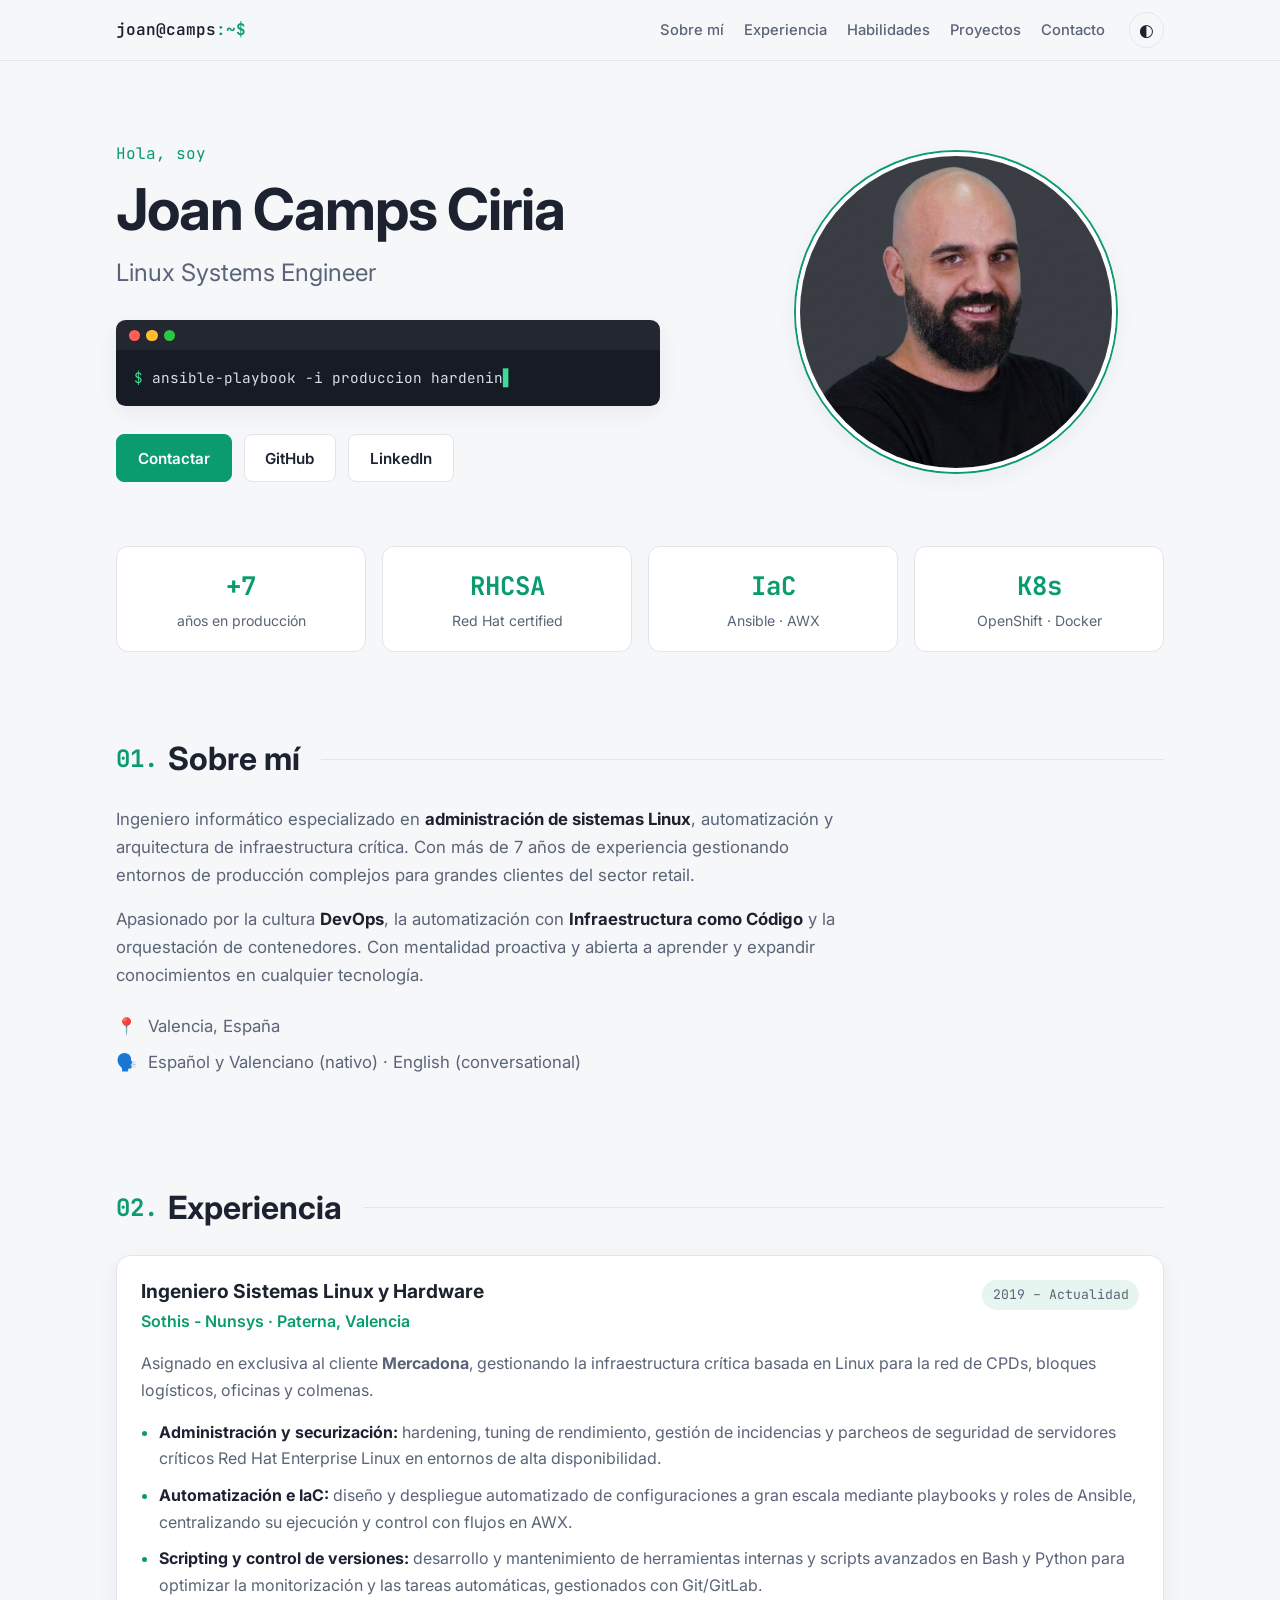
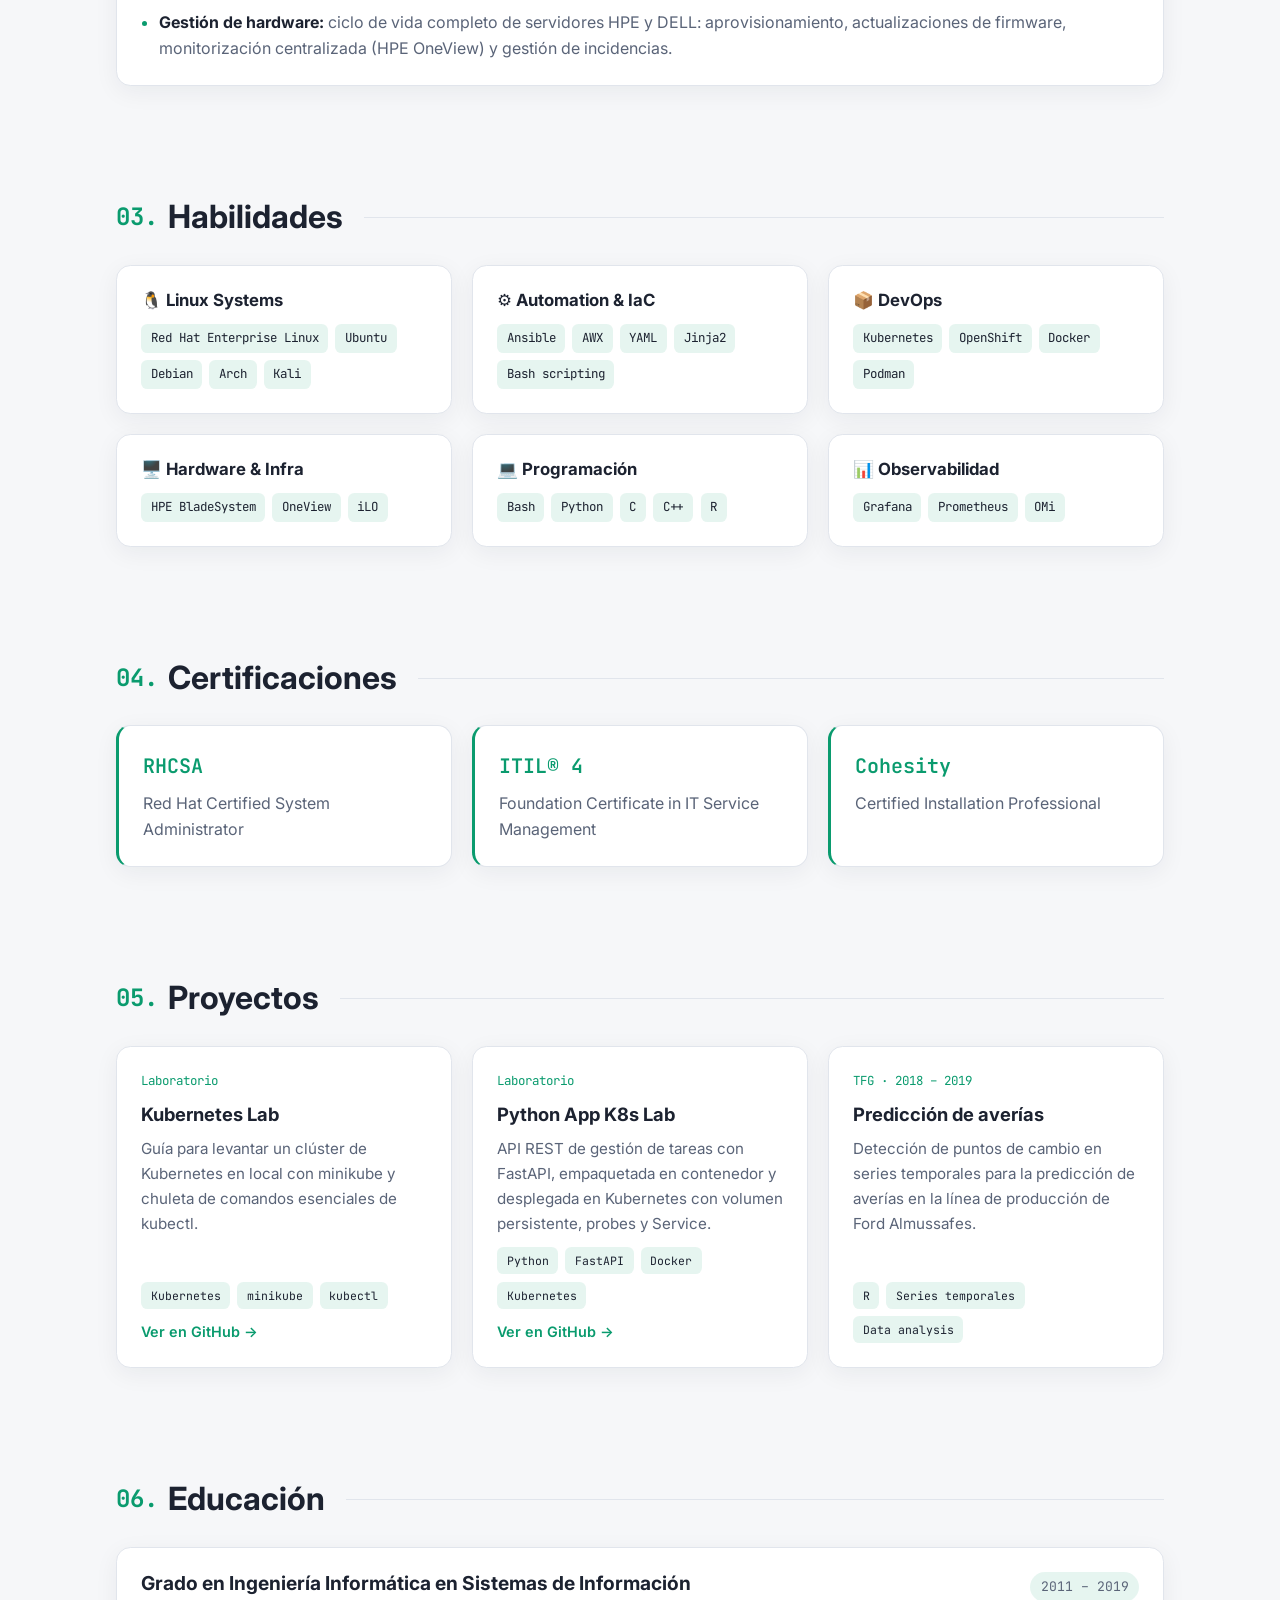
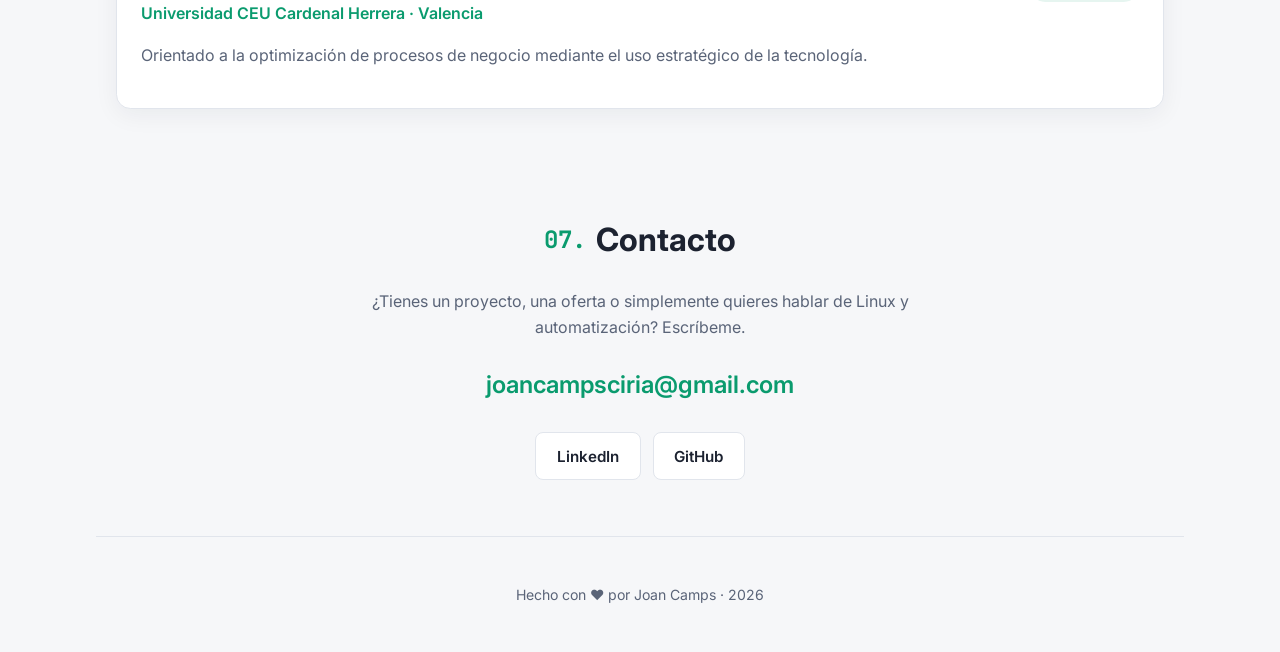
==== index.html @ d6b47430 "Primera versión del portfolio" ====
<!doctype html>
<html lang="es">
<head>
  <meta charset="utf-8">
  <meta name="viewport" content="width=device-width, initial-scale=1">
  <title>Joan Camps Ciria · Linux Systems Engineer</title>
  <meta name="description" content="Portfolio de Joan Camps Ciria, ingeniero de sistemas Linux especializado en automatización, IaC y contenedores.">
  <link rel="preconnect" href="https://fonts.googleapis.com">
  <link rel="preconnect" href="https://fonts.gstatic.com" crossorigin>
  <link href="https://fonts.googleapis.com/css2?family=Inter:wght@400;500;600;700&family=JetBrains+Mono:wght@400;600&display=swap" rel="stylesheet">
  <link rel="stylesheet" href="style.css">
  <script>
    // Aplica el tema guardado antes de pintar, para evitar parpadeos
    try {
      const tema = localStorage.getItem("tema");
      if (tema) document.documentElement.dataset.theme = tema;
    } catch (e) {}
  </script>
</head>
<body>

<header class="nav">
  <div class="contenedor nav__fila">
    <a href="#inicio" class="nav__logo">joan@camps<span class="acento">:~$</span></a>
    <nav class="nav__enlaces" aria-label="Secciones">
      <a href="#sobre-mi">Sobre mí</a>
      <a href="#experiencia">Experiencia</a>
      <a href="#habilidades">Habilidades</a>
      <a href="#proyectos">Proyectos</a>
      <a href="#contacto">Contacto</a>
    </nav>
    <button class="nav__tema" id="boton-tema" type="button" aria-label="Cambiar tema claro/oscuro">◐</button>
  </div>
</header>

<main>

  <!-- INICIO -->
  <section id="inicio" class="hero contenedor">
    <div class="hero__texto">
      <p class="etiqueta">Hola, soy</p>
      <h1>Joan Camps Ciria</h1>
      <p class="hero__rol">Linux Systems Engineer</p>
      <div class="terminal" aria-label="Terminal decorativa">
        <div class="terminal__barra"><span></span><span></span><span></span></div>
        <pre class="terminal__cuerpo"><span class="prompt">$</span> <span id="escribiendo"></span><span class="cursor">▋</span></pre>
      </div>
      <div class="hero__botones">
        <a class="boton boton--principal" href="#contacto">Contactar</a>
        <a class="boton" href="https://github.com/joan-camps-ciria" target="_blank" rel="noopener">GitHub</a>
        <a class="boton" href="https://www.linkedin.com/in/joan-camps-ciria/" target="_blank" rel="noopener">LinkedIn</a>
      </div>
    </div>
    <div class="hero__foto">
      <img src="img/foto.jpg" alt="Foto de Joan Camps Ciria" width="320" height="320">
    </div>
  </section>

  <section class="cifras contenedor" aria-label="Datos destacados">
    <div class="cifra"><strong>+7</strong><span>años en producción</span></div>
    <div class="cifra"><strong>RHCSA</strong><span>Red Hat certified</span></div>
    <div class="cifra"><strong>IaC</strong><span>Ansible · AWX</span></div>
    <div class="cifra"><strong>K8s</strong><span>OpenShift · Docker</span></div>
  </section>

  <!-- SOBRE MÍ -->
  <section id="sobre-mi" class="seccion contenedor">
    <h2><span class="acento">01.</span> Sobre mí</h2>
    <div class="sobre">
      <p>Ingeniero informático especializado en <strong>administración de sistemas Linux</strong>, automatización y arquitectura de infraestructura crítica. Con más de 7 años de experiencia gestionando entornos de producción complejos para grandes clientes del sector retail.</p>
      <p>Apasionado por la cultura <strong>DevOps</strong>, la automatización con <strong>Infraestructura como Código</strong> y la orquestación de contenedores. Con mentalidad proactiva y abierta a aprender y expandir conocimientos en cualquier tecnología.</p>
      <ul class="datos">
        <li><span>📍</span> Valencia, España</li>
        <li><span>🗣️</span> Español y Valenciano (nativo) · English (conversational)</li>
      </ul>
    </div>
  </section>

  <!-- EXPERIENCIA -->
  <section id="experiencia" class="seccion contenedor">
    <h2><span class="acento">02.</span> Experiencia</h2>
    <article class="tarjeta experiencia">
      <header class="experiencia__cabecera">
        <div>
          <h3>Ingeniero Sistemas Linux y Hardware</h3>
          <p class="experiencia__empresa">Sothis - Nunsys · Paterna, Valencia</p>
        </div>
        <span class="fecha">2019 – Actualidad</span>
      </header>
      <p class="experiencia__resumen">Asignado en exclusiva al cliente <strong>Mercadona</strong>, gestionando la infraestructura crítica basada en Linux para la red de CPDs, bloques logísticos, oficinas y colmenas.</p>
      <ul class="logros">
        <li><strong>Administración y securización:</strong> hardening, tuning de rendimiento, gestión de incidencias y parcheos de seguridad de servidores críticos Red Hat Enterprise Linux en entornos de alta disponibilidad.</li>
        <li><strong>Automatización e IaC:</strong> diseño y despliegue automatizado de configuraciones a gran escala mediante playbooks y roles de Ansible, centralizando su ejecución y control con flujos en AWX.</li>
        <li><strong>Scripting y control de versiones:</strong> desarrollo y mantenimiento de herramientas internas y scripts avanzados en Bash y Python para optimizar la monitorización y las tareas automáticas, gestionados con Git/GitLab.</li>
        <li><strong>Gestión de hardware:</strong> ciclo de vida completo de servidores HPE y DELL: aprovisionamiento, actualizaciones de firmware, monitorización centralizada (HPE OneView) y gestión de incidencias.</li>
      </ul>
    </article>
  </section>

  <!-- HABILIDADES -->
  <section id="habilidades" class="seccion contenedor">
    <h2><span class="acento">03.</span> Habilidades</h2>
    <div class="rejilla rejilla--3">
      <div class="tarjeta habilidad">
        <h3>🐧 Linux Systems</h3>
        <ul class="chips"><li>Red Hat Enterprise Linux</li><li>Ubuntu</li><li>Debian</li><li>Arch</li><li>Kali</li></ul>
      </div>
      <div class="tarjeta habilidad">
        <h3>⚙️ Automation &amp; IaC</h3>
        <ul class="chips"><li>Ansible</li><li>AWX</li><li>YAML</li><li>Jinja2</li><li>Bash scripting</li></ul>
      </div>
      <div class="tarjeta habilidad">
        <h3>📦 DevOps</h3>
        <ul class="chips"><li>Kubernetes</li><li>OpenShift</li><li>Docker</li><li>Podman</li></ul>
      </div>
      <div class="tarjeta habilidad">
        <h3>🖥️ Hardware &amp; Infra</h3>
        <ul class="chips"><li>HPE BladeSystem</li><li>OneView</li><li>iLO</li></ul>
      </div>
      <div class="tarjeta habilidad">
        <h3>💻 Programación</h3>
        <ul class="chips"><li>Bash</li><li>Python</li><li>C</li><li>C++</li><li>R</li></ul>
      </div>
      <div class="tarjeta habilidad">
        <h3>📊 Observabilidad</h3>
        <ul class="chips"><li>Grafana</li><li>Prometheus</li><li>OMi</li></ul>
      </div>
    </div>
  </section>

  <!-- CERTIFICACIONES -->
  <section id="certificaciones" class="seccion contenedor">
    <h2><span class="acento">04.</span> Certificaciones</h2>
    <div class="rejilla rejilla--3">
      <div class="tarjeta certificado">
        <span class="certificado__sigla">RHCSA</span>
        <p>Red Hat Certified System Administrator</p>
      </div>
      <div class="tarjeta certificado">
        <span class="certificado__sigla">ITIL® 4</span>
        <p>Foundation Certificate in IT Service Management</p>
      </div>
      <div class="tarjeta certificado">
        <span class="certificado__sigla">Cohesity</span>
        <p>Certified Installation Professional</p>
      </div>
    </div>
  </section>

  <!-- PROYECTOS -->
  <section id="proyectos" class="seccion contenedor">
    <h2><span class="acento">05.</span> Proyectos</h2>
    <div class="rejilla rejilla--3">
      <a class="tarjeta proyecto" href="https://github.com/joan-camps-ciria/Proyectos-Laboratorio/tree/master/Kubernetes-Lab" target="_blank" rel="noopener">
        <span class="proyecto__tipo">Laboratorio</span>
        <h3>Kubernetes Lab</h3>
        <p>Guía para levantar un clúster de Kubernetes en local con minikube y chuleta de comandos esenciales de kubectl.</p>
        <ul class="chips chips--peque"><li>Kubernetes</li><li>minikube</li><li>kubectl</li></ul>
        <span class="proyecto__enlace">Ver en GitHub →</span>
      </a>
      <a class="tarjeta proyecto" href="https://github.com/joan-camps-ciria/Proyectos-Laboratorio/tree/master/Python-App-K8s-Lab" target="_blank" rel="noopener">
        <span class="proyecto__tipo">Laboratorio</span>
        <h3>Python App K8s Lab</h3>
        <p>API REST de gestión de tareas con FastAPI, empaquetada en contenedor y desplegada en Kubernetes con volumen persistente, probes y Service.</p>
        <ul class="chips chips--peque"><li>Python</li><li>FastAPI</li><li>Docker</li><li>Kubernetes</li></ul>
        <span class="proyecto__enlace">Ver en GitHub →</span>
      </a>
      <div class="tarjeta proyecto">
        <span class="proyecto__tipo">TFG · 2018 – 2019</span>
        <h3>Predicción de averías</h3>
        <p>Detección de puntos de cambio en series temporales para la predicción de averías en la línea de producción de Ford Almussafes.</p>
        <ul class="chips chips--peque"><li>R</li><li>Series temporales</li><li>Data analysis</li></ul>
      </div>
    </div>
  </section>

  <!-- EDUCACIÓN -->
  <section id="educacion" class="seccion contenedor">
    <h2><span class="acento">06.</span> Educación</h2>
    <article class="tarjeta experiencia">
      <header class="experiencia__cabecera">
        <div>
          <h3>Grado en Ingeniería Informática en Sistemas de Información</h3>
          <p class="experiencia__empresa">Universidad CEU Cardenal Herrera · Valencia</p>
        </div>
        <span class="fecha">2011 – 2019</span>
      </header>
      <p class="experiencia__resumen">Orientado a la optimización de procesos de negocio mediante el uso estratégico de la tecnología.</p>
    </article>
  </section>

  <!-- CONTACTO -->
  <section id="contacto" class="seccion contenedor contacto">
    <h2><span class="acento">07.</span> Contacto</h2>
    <p>¿Tienes un proyecto, una oferta o simplemente quieres hablar de Linux y automatización? Escríbeme.</p>
    <p class="contacto__email"><a href="mailto:joancampsciria@gmail.com">joancampsciria@gmail.com</a></p>
    <div class="hero__botones contacto__botones">
      <a class="boton" href="https://www.linkedin.com/in/joan-camps-ciria/" target="_blank" rel="noopener">LinkedIn</a>
      <a class="boton" href="https://github.com/joan-camps-ciria" target="_blank" rel="noopener">GitHub</a>
    </div>
  </section>

</main>

<footer class="pie contenedor">
  <p>Hecho con ❤️ por Joan Camps · <span id="anio"></span></p>
</footer>

<script src="script.js"></script>
</body>
</html>
---- style.css ----
/* ===== Paleta: tema claro por defecto, oscuro por preferencia del sistema o botón ===== */
:root {
  --fondo: #f6f7f9;
  --fondo-alt: #ffffff;
  --texto: #1c2230;
  --texto-suave: #5a6478;
  --borde: #e1e5ec;
  --acento: #0a9b6e;
  --acento-suave: rgba(10, 155, 110, 0.1);
  --terminal: #161b26;
  --terminal-texto: #d7dde8;
  --sombra: 0 6px 24px rgba(20, 30, 50, 0.06);
  color-scheme: light;
}

@media (prefers-color-scheme: dark) {
  :root:not([data-theme="light"]) {
    --fondo: #0f131b;
    --fondo-alt: #161b26;
    --texto: #e6eaf2;
    --texto-suave: #9aa4b8;
    --borde: #262d3b;
    --acento: #3ddc97;
    --acento-suave: rgba(61, 220, 151, 0.12);
    --terminal: #0a0d13;
    --sombra: 0 6px 24px rgba(0, 0, 0, 0.3);
    color-scheme: dark;
  }
}

:root[data-theme="dark"] {
  --fondo: #0f131b;
  --fondo-alt: #161b26;
  --texto: #e6eaf2;
  --texto-suave: #9aa4b8;
  --borde: #262d3b;
  --acento: #3ddc97;
  --acento-suave: rgba(61, 220, 151, 0.12);
  --terminal: #0a0d13;
  --sombra: 0 6px 24px rgba(0, 0, 0, 0.3);
  color-scheme: dark;
}

/* ===== Base ===== */
*, *::before, *::after { box-sizing: border-box; }

html { scroll-behavior: smooth; scroll-padding-top: 4.5rem; }

body {
  margin: 0;
  font-family: "Inter", system-ui, -apple-system, "Segoe UI", Roboto, sans-serif;
  font-size: 1rem;
  line-height: 1.65;
  background: var(--fondo);
  color: var(--texto);
}

img { max-width: 100%; display: block; }

a { color: var(--acento); text-decoration: none; }
a:hover { text-decoration: underline; }

h1, h2, h3 { line-height: 1.2; margin: 0; }

.contenedor {
  width: 100%;
  max-width: 68rem;
  margin-inline: auto;
  padding-inline: 1.25rem;
}

.acento { color: var(--acento); }

/* ===== Navegación ===== */
.nav {
  position: sticky;
  top: 0;
  z-index: 10;
  background: color-mix(in srgb, var(--fondo) 85%, transparent);
  backdrop-filter: blur(10px);
  border-bottom: 1px solid var(--borde);
}

.nav__fila {
  display: flex;
  align-items: center;
  gap: 1.5rem;
  height: 3.75rem;
}

.nav__logo {
  font-family: "JetBrains Mono", ui-monospace, monospace;
  font-weight: 600;
  color: var(--texto);
  margin-right: auto;
}
.nav__logo:hover { text-decoration: none; }

.nav__enlaces { display: flex; gap: 1.25rem; }
.nav__enlaces a { color: var(--texto-suave); font-size: 0.92rem; font-weight: 500; }
.nav__enlaces a:hover { color: var(--acento); text-decoration: none; }

.nav__tema {
  background: none;
  border: 1px solid var(--borde);
  color: var(--texto);
  border-radius: 999px;
  width: 2.2rem;
  height: 2.2rem;
  font-size: 1.05rem;
  cursor: pointer;
}
.nav__tema:hover { border-color: var(--acento); color: var(--acento); }

/* ===== Hero ===== */
.hero {
  display: grid;
  grid-template-columns: 1.4fr 1fr;
  align-items: center;
  gap: 3rem;
  padding-block: 5rem 3rem;
}

.etiqueta {
  font-family: "JetBrains Mono", ui-monospace, monospace;
  color: var(--acento);
  margin: 0 0 0.5rem;
}

.hero h1 { font-size: clamp(2.3rem, 6vw, 3.6rem); font-weight: 700; letter-spacing: -0.02em; }

.hero__rol {
  font-size: clamp(1.15rem, 2.5vw, 1.5rem);
  color: var(--texto-suave);
  margin: 0.5rem 0 1.75rem;
}

.terminal {
  background: var(--terminal);
  border-radius: 0.6rem;
  overflow: hidden;
  box-shadow: var(--sombra);
  max-width: 34rem;
}
.terminal__barra { display: flex; gap: 0.4rem; padding: 0.6rem 0.8rem; background: rgba(255, 255, 255, 0.05); }
.terminal__barra span { width: 0.7rem; height: 0.7rem; border-radius: 50%; background: #ff5f57; }
.terminal__barra span:nth-child(2) { background: #febc2e; }
.terminal__barra span:nth-child(3) { background: #28c840; }
.terminal__cuerpo {
  margin: 0;
  padding: 1rem 1.1rem;
  font-family: "JetBrains Mono", ui-monospace, monospace;
  font-size: 0.9rem;
  color: var(--terminal-texto);
  white-space: pre-wrap;
  min-height: 3.4rem;
}
.prompt { color: #3ddc97; }
.cursor { color: #3ddc97; animation: parpadeo 1s steps(1) infinite; }
@keyframes parpadeo { 50% { opacity: 0; } }

.hero__botones { display: flex; flex-wrap: wrap; gap: 0.75rem; margin-top: 1.75rem; }

.boton {
  display: inline-block;
  padding: 0.65rem 1.3rem;
  border: 1px solid var(--borde);
  border-radius: 0.5rem;
  color: var(--texto);
  font-weight: 600;
  font-size: 0.95rem;
  background: var(--fondo-alt);
  transition: border-color 0.2s, transform 0.2s;
}
.boton:hover { border-color: var(--acento); text-decoration: none; transform: translateY(-2px); }
.boton--principal { background: var(--acento); border-color: var(--acento); color: #fff; }
:root[data-theme="dark"] .boton--principal { color: #0b1a13; }
@media (prefers-color-scheme: dark) { :root:not([data-theme="light"]) .boton--principal { color: #0b1a13; } }

.hero__foto { justify-self: center; position: relative; }
.hero__foto img {
  width: min(20rem, 70vw);
  aspect-ratio: 1;
  object-fit: cover;
  border-radius: 50%;
  border: 4px solid var(--fondo-alt);
  box-shadow: 0 0 0 2px var(--acento), var(--sombra);
}

/* ===== Cifras ===== */
.cifras {
  display: grid;
  grid-template-columns: repeat(4, 1fr);
  gap: 1rem;
  padding-block: 1rem 2rem;
}
.cifra {
  background: var(--fondo-alt);
  border: 1px solid var(--borde);
  border-radius: 0.75rem;
  padding: 1.1rem;
  text-align: center;
}
.cifra strong { display: block; font-size: 1.6rem; color: var(--acento); font-family: "JetBrains Mono", ui-monospace, monospace; }
.cifra span { color: var(--texto-suave); font-size: 0.88rem; }

/* ===== Secciones ===== */
.seccion { padding-block: 3.5rem; }

.seccion h2 {
  font-size: clamp(1.5rem, 3.5vw, 2rem);
  margin-bottom: 1.75rem;
  display: flex;
  align-items: center;
  gap: 0.6rem;
}
.seccion h2 .acento { font-family: "JetBrains Mono", ui-monospace, monospace; font-size: 0.75em; }
.seccion h2::after { content: ""; flex: 1; height: 1px; background: var(--borde); margin-left: 0.75rem; }

.sobre { max-width: 46rem; color: var(--texto-suave); font-size: 1.05rem; }
.sobre strong { color: var(--texto); }

.datos { list-style: none; padding: 0; margin: 1.5rem 0 0; display: grid; gap: 0.5rem; }
.datos span { margin-right: 0.4rem; }

/* ===== Tarjetas ===== */
.tarjeta {
  background: var(--fondo-alt);
  border: 1px solid var(--borde);
  border-radius: 0.9rem;
  padding: 1.5rem;
  box-shadow: var(--sombra);
}

.rejilla { display: grid; gap: 1.25rem; }
.rejilla--3 { grid-template-columns: repeat(3, 1fr); }

.experiencia__cabecera {
  display: flex;
  justify-content: space-between;
  align-items: flex-start;
  flex-wrap: wrap;
  gap: 0.5rem 1rem;
  margin-bottom: 1rem;
}
.experiencia h3 { font-size: 1.2rem; }
.experiencia__empresa { margin: 0.3rem 0 0; color: var(--acento); font-weight: 600; }
.experiencia__resumen { color: var(--texto-suave); margin: 0 0 1rem; }

.fecha {
  font-family: "JetBrains Mono", ui-monospace, monospace;
  font-size: 0.82rem;
  color: var(--texto-suave);
  background: var(--acento-suave);
  padding: 0.25rem 0.65rem;
  border-radius: 999px;
  white-space: nowrap;
}

.logros { margin: 0; padding-left: 1.1rem; display: grid; gap: 0.65rem; color: var(--texto-suave); }
.logros strong { color: var(--texto); }
.logros li::marker { color: var(--acento); }

.habilidad h3 { font-size: 1.05rem; margin-bottom: 0.9rem; }

.chips { list-style: none; padding: 0; margin: 0; display: flex; flex-wrap: wrap; gap: 0.45rem; }
.chips li {
  font-family: "JetBrains Mono", ui-monospace, monospace;
  font-size: 0.78rem;
  padding: 0.25rem 0.6rem;
  border-radius: 0.4rem;
  background: var(--acento-suave);
  color: var(--texto);
}
.chips--peque li { font-size: 0.72rem; }

.certificado { border-left: 3px solid var(--acento); }
.certificado__sigla { font-family: "JetBrains Mono", ui-monospace, monospace; font-weight: 600; font-size: 1.25rem; color: var(--acento); }
.certificado p { margin: 0.4rem 0 0; color: var(--texto-suave); }

.proyecto { display: flex; flex-direction: column; gap: 0.7rem; color: var(--texto); transition: border-color 0.2s, transform 0.2s; }
a.proyecto:hover { border-color: var(--acento); transform: translateY(-3px); text-decoration: none; }
.proyecto__tipo { font-family: "JetBrains Mono", ui-monospace, monospace; font-size: 0.78rem; color: var(--acento); }
.proyecto h3 { font-size: 1.15rem; }
.proyecto p { margin: 0; color: var(--texto-suave); font-size: 0.95rem; flex: 1; }
.proyecto__enlace { font-weight: 600; font-size: 0.9rem; color: var(--acento); }

/* ===== Contacto y pie ===== */
.contacto { text-align: center; }
.contacto h2 { justify-content: center; }
.contacto h2::after { display: none; }
.contacto > p { color: var(--texto-suave); max-width: 36rem; margin-inline: auto; }
.contacto__email { font-size: clamp(1.1rem, 3vw, 1.5rem); font-weight: 600; word-break: break-all; }
.contacto__botones { justify-content: center; }

.pie { text-align: center; color: var(--texto-suave); font-size: 0.88rem; padding-block: 2rem; border-top: 1px solid var(--borde); }

/* ===== Animación al hacer scroll ===== */
.oculto { opacity: 0; transform: translateY(16px); transition: opacity 0.6s ease, transform 0.6s ease; }
.visible { opacity: 1; transform: none; }

@media (prefers-reduced-motion: reduce) {
  html { scroll-behavior: auto; }
  .oculto { opacity: 1; transform: none; transition: none; }
  .cursor { animation: none; }
}

/* ===== Responsive ===== */
@media (max-width: 860px) {
  .hero { grid-template-columns: 1fr; padding-block: 3rem 2rem; gap: 2rem; }
  .hero__foto { grid-row: 1; }
  .hero__foto img { width: min(12rem, 55vw); }
  .rejilla--3 { grid-template-columns: repeat(2, 1fr); }
  .cifras { grid-template-columns: repeat(2, 1fr); }
  .nav__enlaces { display: none; }
}

@media (max-width: 560px) {
  .rejilla--3 { grid-template-columns: 1fr; }
}
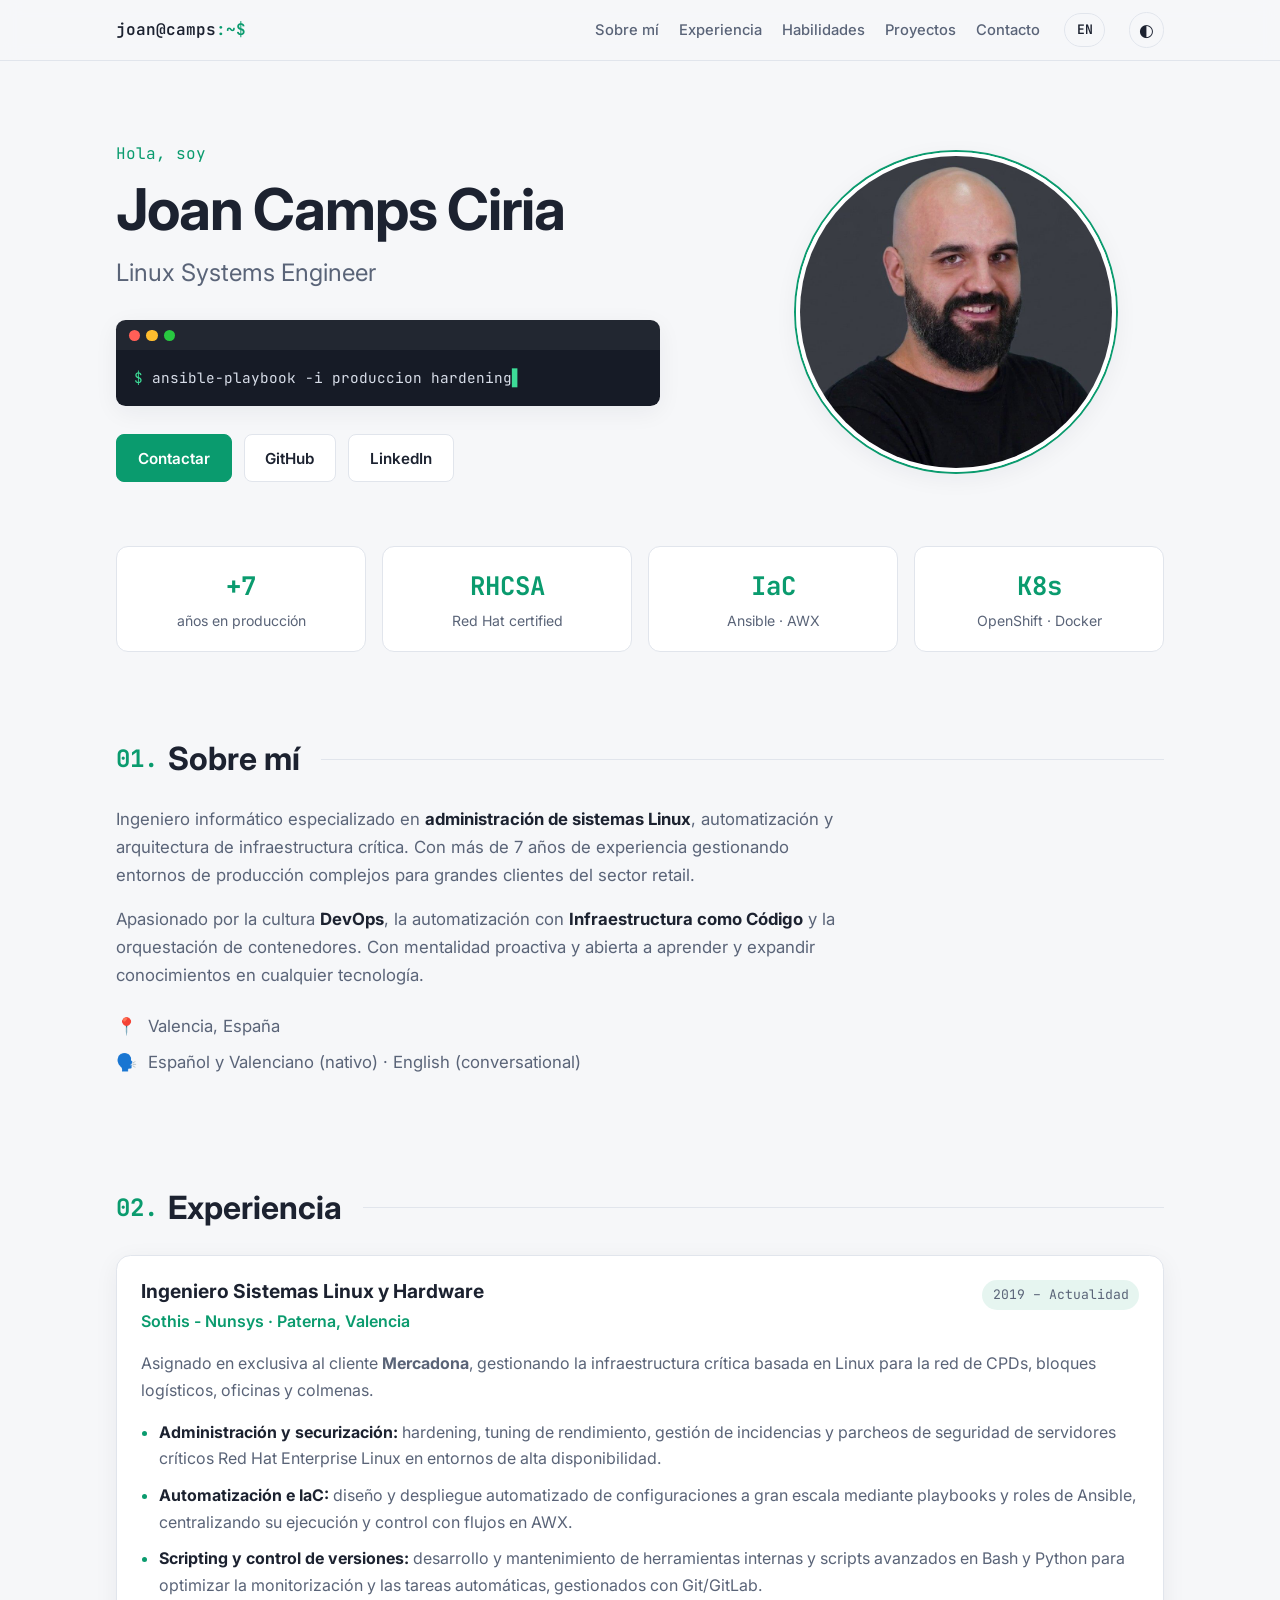
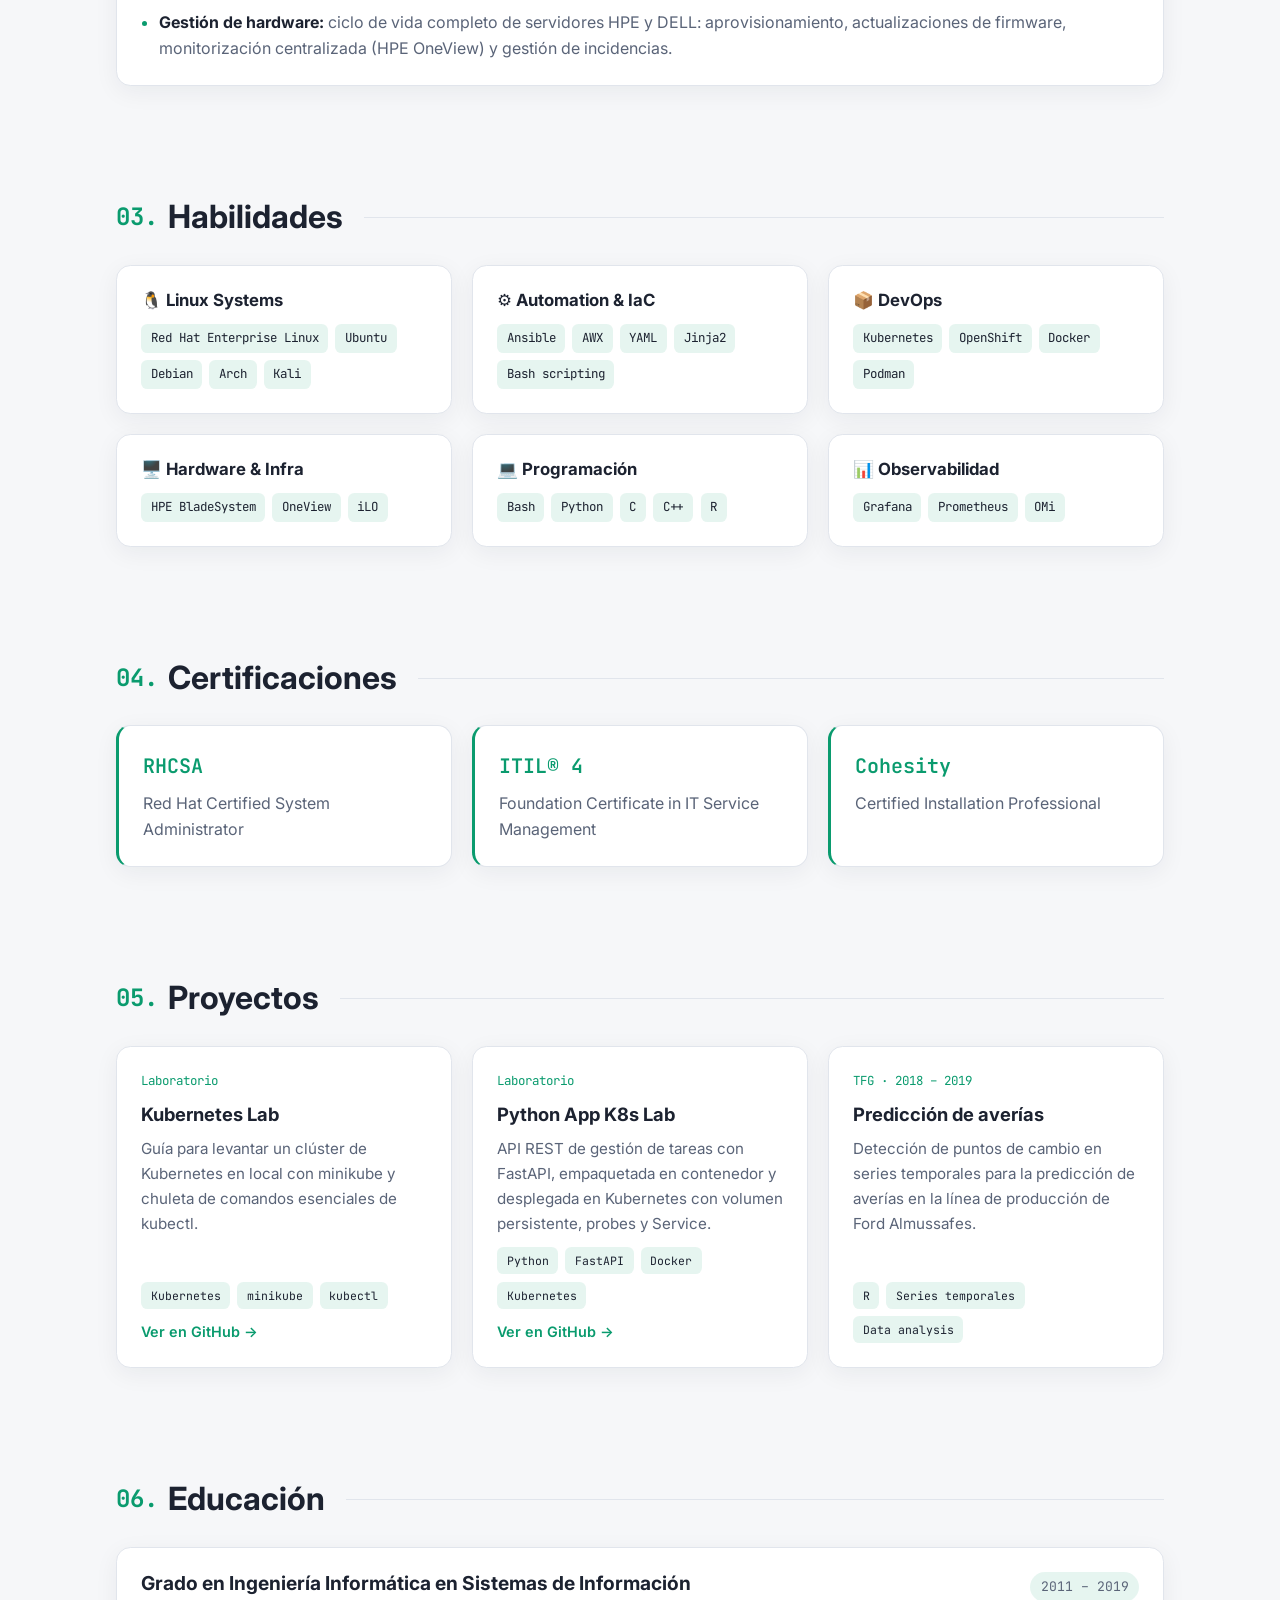
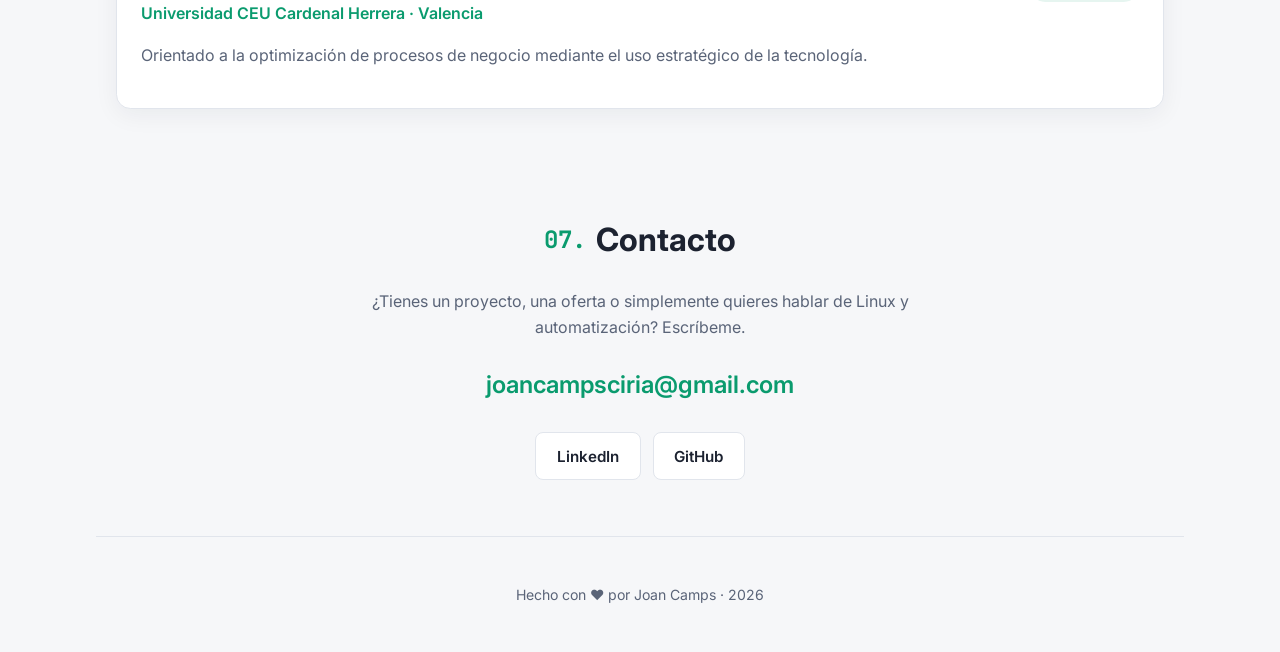
==== commit 3a891917: "English version" ====
--- a/index.html
+++ b/index.html
@@ -8,6 +8,8 @@
   <link rel="preconnect" href="https://fonts.googleapis.com">
   <link rel="preconnect" href="https://fonts.gstatic.com" crossorigin>
   <link href="https://fonts.googleapis.com/css2?family=Inter:wght@400;500;600;700&family=JetBrains+Mono:wght@400;600&display=swap" rel="stylesheet">
+  <link rel="alternate" hreflang="es" href="https://joan-camps-ciria.github.io/">
+  <link rel="alternate" hreflang="en" href="https://joan-camps-ciria.github.io/en/">
   <link rel="stylesheet" href="style.css">
   <script>
     // Aplica el tema guardado antes de pintar, para evitar parpadeos
@@ -29,6 +31,7 @@
       <a href="#proyectos">Proyectos</a>
       <a href="#contacto">Contacto</a>
     </nav>
+    <a class="nav__idioma" href="en/" hreflang="en" lang="en" title="English version">EN</a>
     <button class="nav__tema" id="boton-tema" type="button" aria-label="Cambiar tema claro/oscuro">◐</button>
   </div>
 </header>
--- a/style.css
+++ b/style.css
@@ -100,6 +100,17 @@
 .nav__enlaces a { color: var(--texto-suave); font-size: 0.92rem; font-weight: 500; }
 .nav__enlaces a:hover { color: var(--acento); text-decoration: none; }
 
+.nav__idioma {
+  font-family: "JetBrains Mono", ui-monospace, monospace;
+  font-size: 0.82rem;
+  font-weight: 600;
+  color: var(--texto);
+  border: 1px solid var(--borde);
+  border-radius: 999px;
+  padding: 0.3rem 0.7rem;
+}
+.nav__idioma:hover { border-color: var(--acento); color: var(--acento); text-decoration: none; }
+
 .nav__tema {
   background: none;
   border: 1px solid var(--borde);
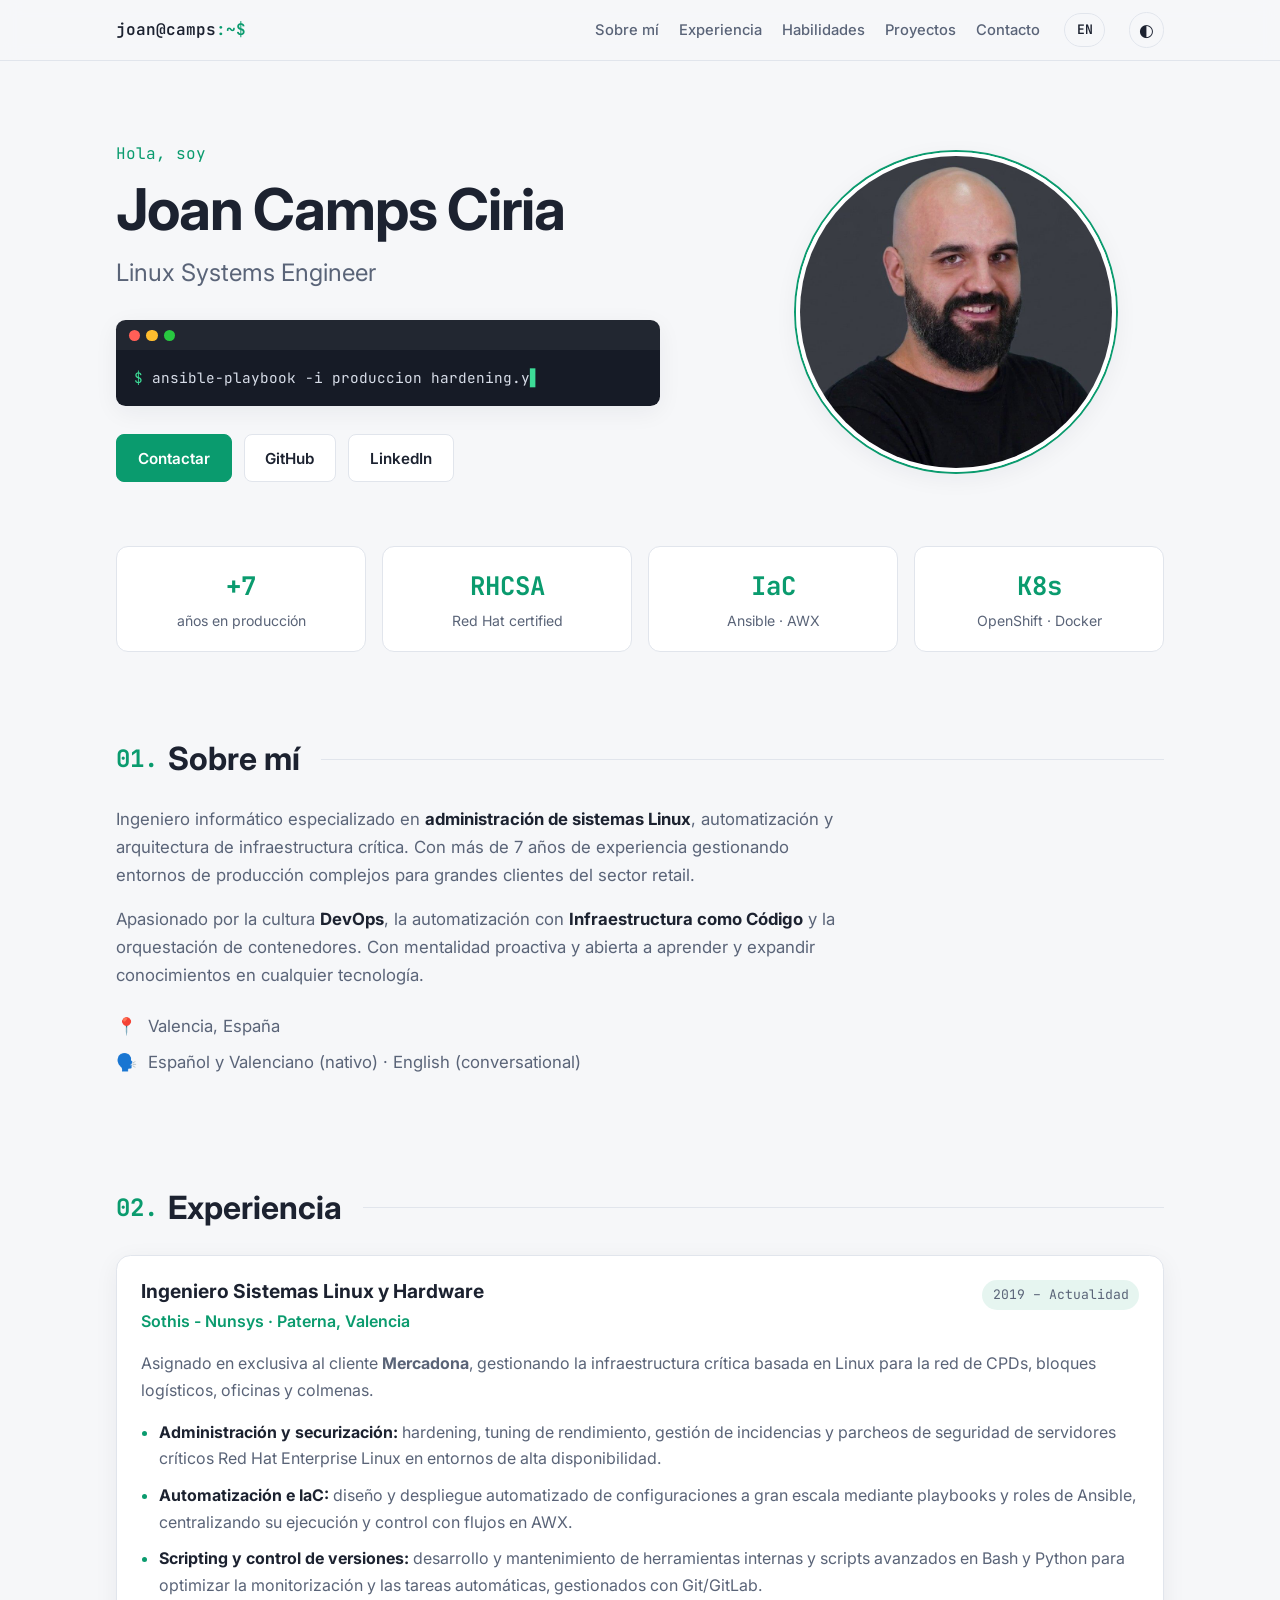
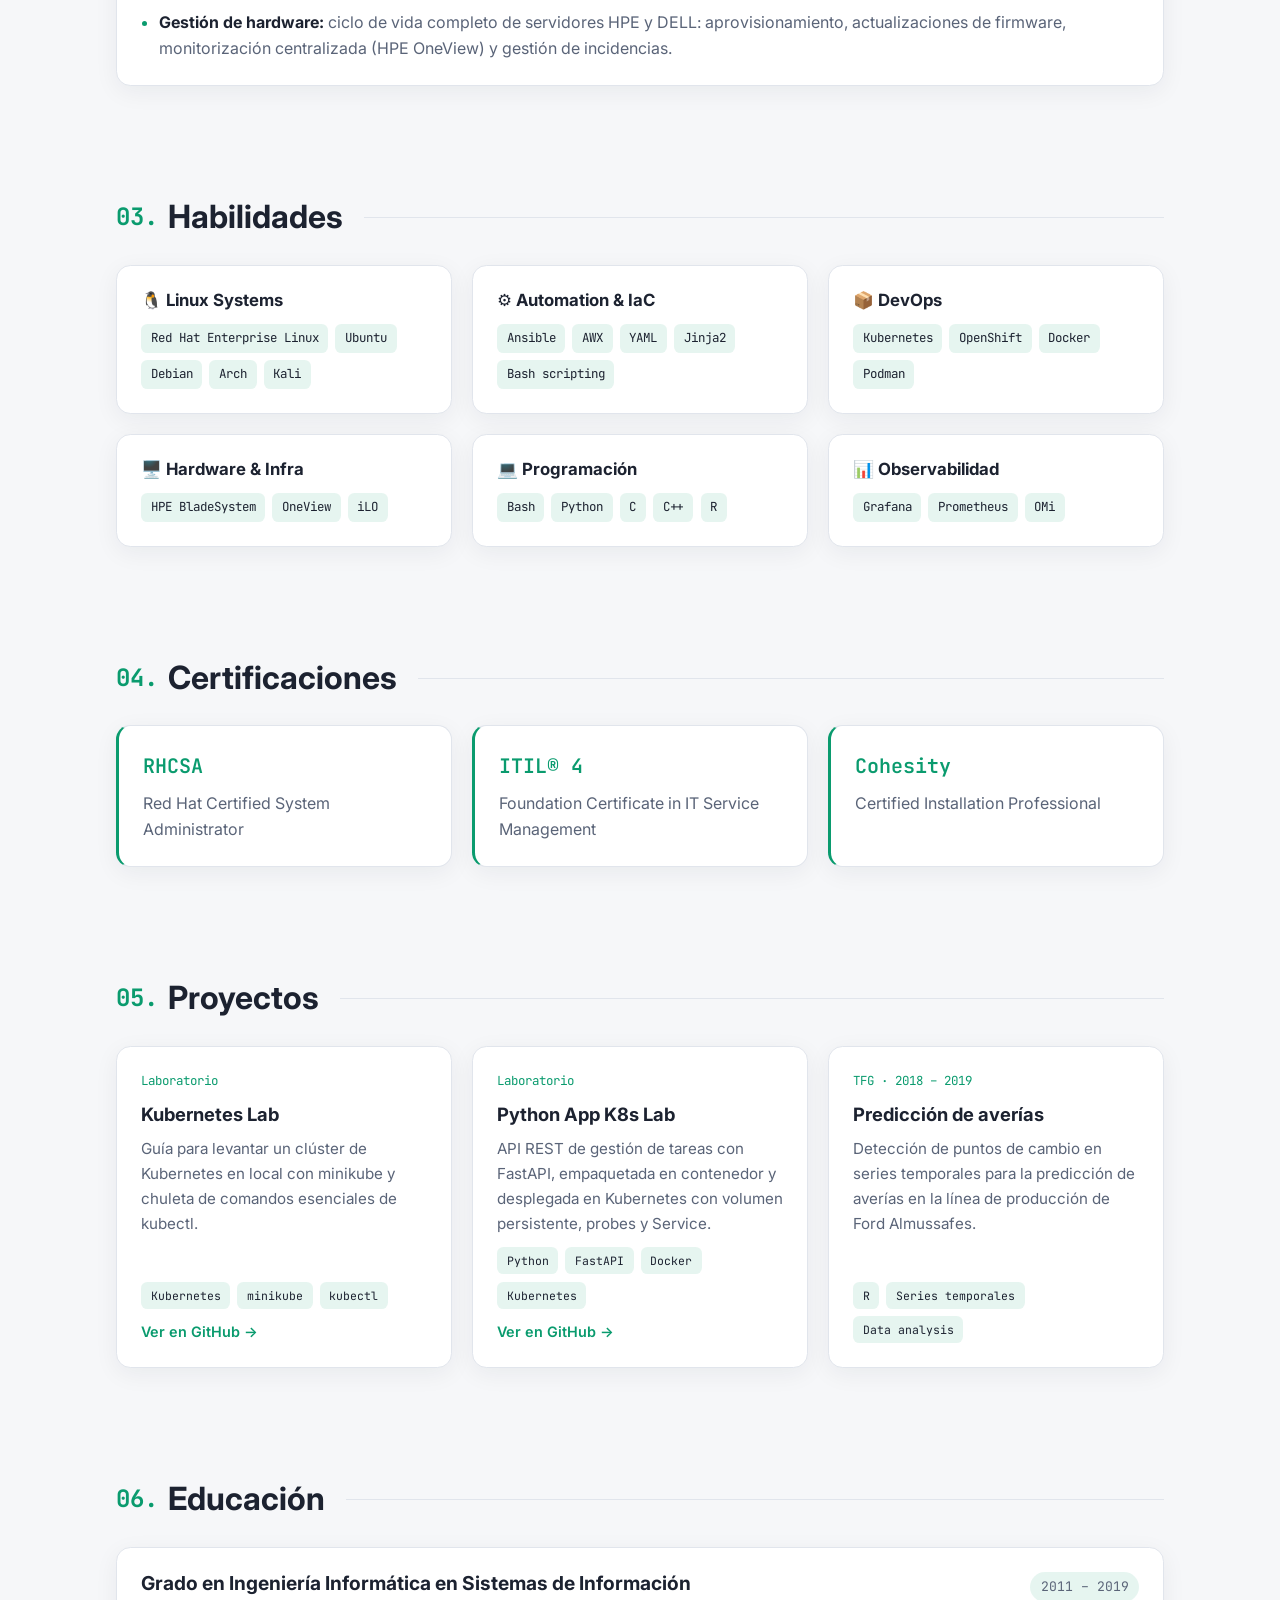
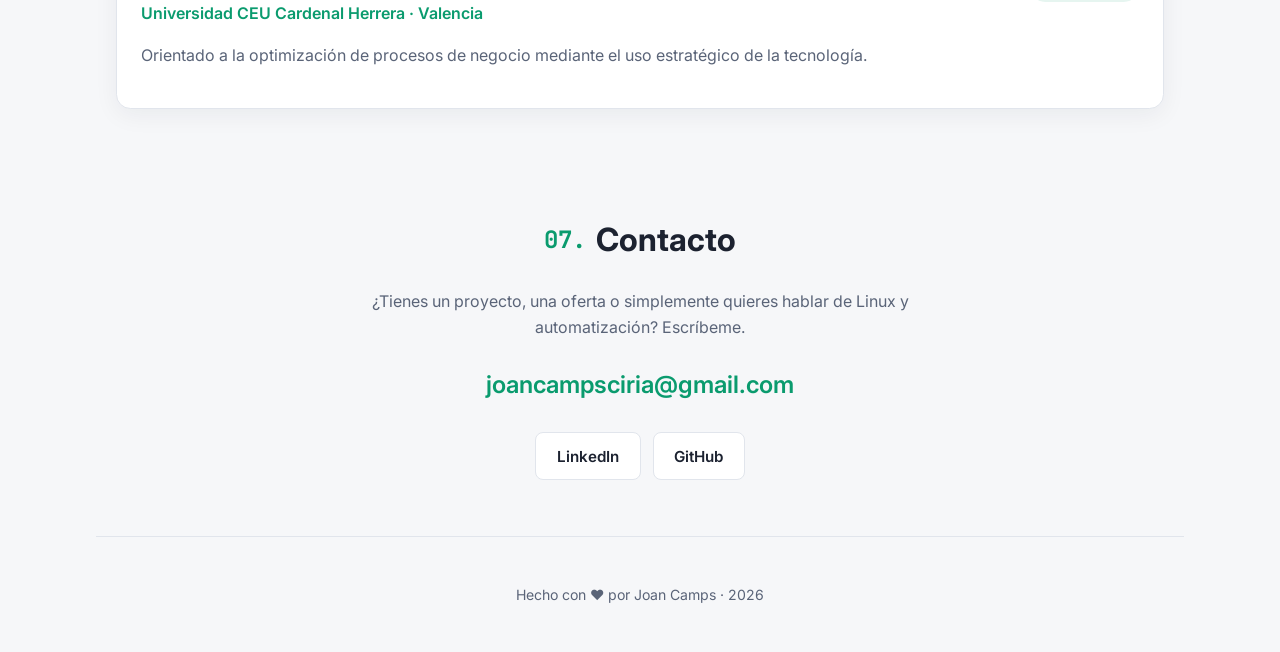
==== commit 67b2c53e: "add favicon" ====
--- a/index.html
+++ b/index.html
@@ -8,6 +8,7 @@
   <link rel="preconnect" href="https://fonts.googleapis.com">
   <link rel="preconnect" href="https://fonts.gstatic.com" crossorigin>
   <link href="https://fonts.googleapis.com/css2?family=Inter:wght@400;500;600;700&family=JetBrains+Mono:wght@400;600&display=swap" rel="stylesheet">
+  <link rel="icon" href="favicon.svg" type="image/svg+xml">
   <link rel="alternate" hreflang="es" href="https://joan-camps-ciria.github.io/">
   <link rel="alternate" hreflang="en" href="https://joan-camps-ciria.github.io/en/">
   <link rel="stylesheet" href="style.css">
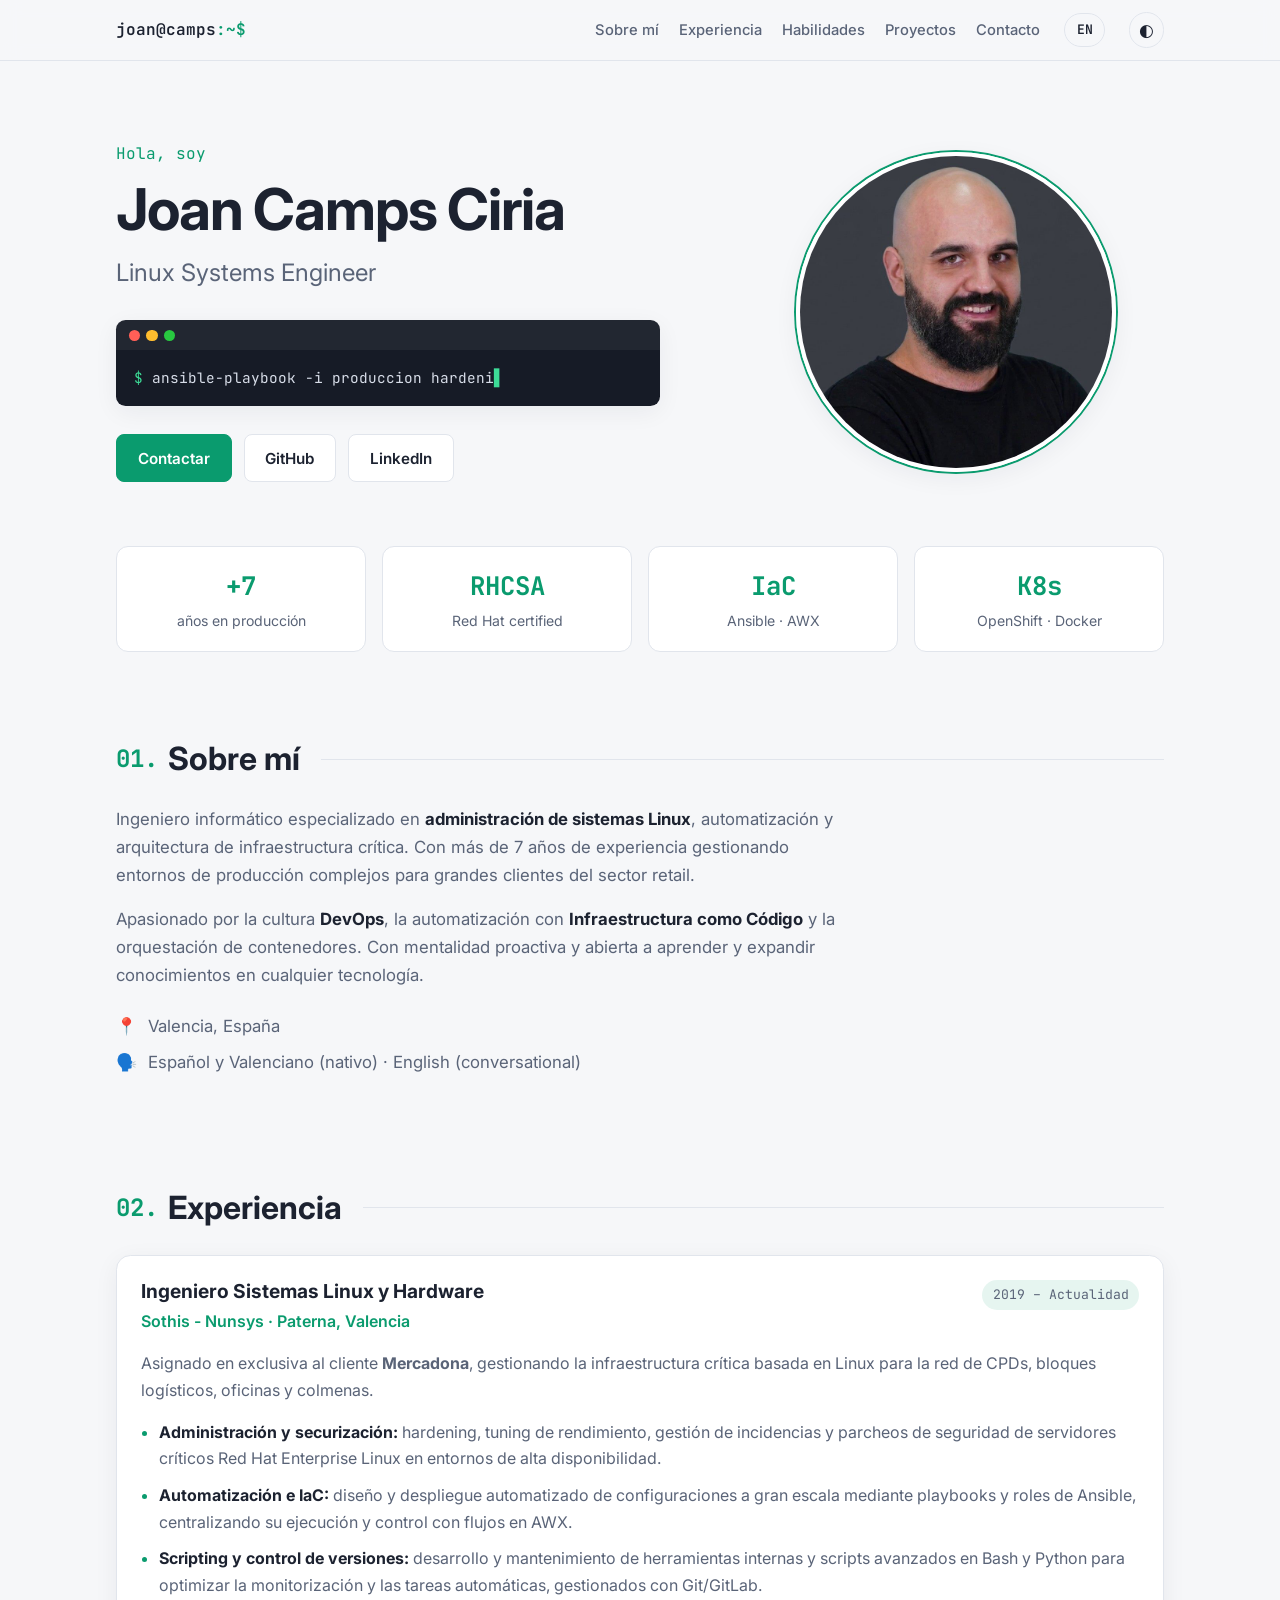
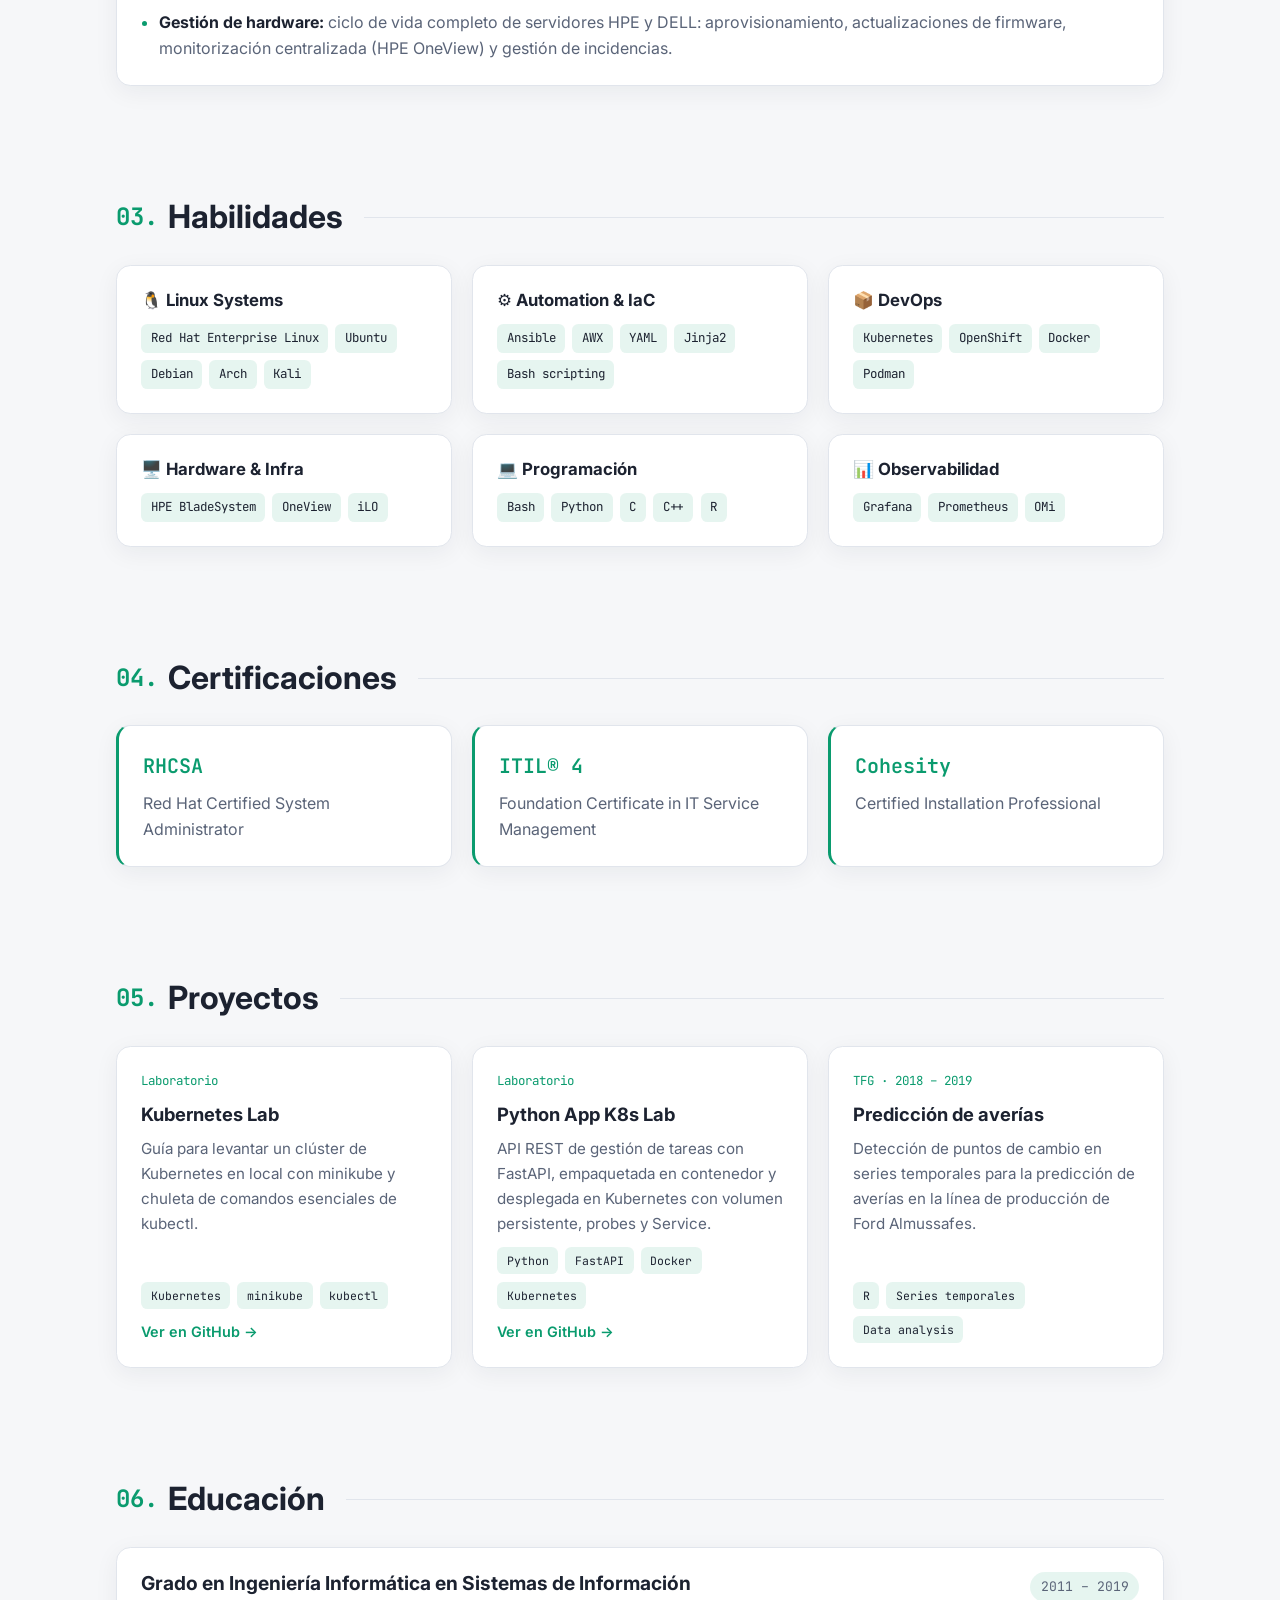
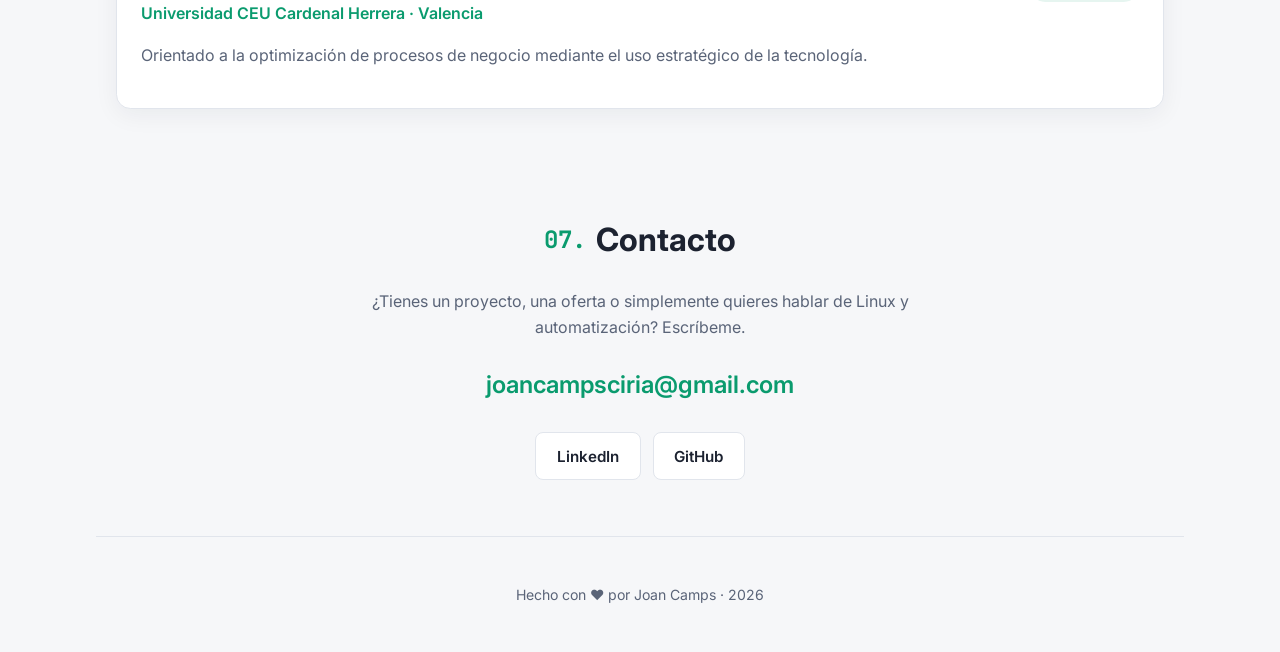
==== commit 7ab4c06d: "fix photo" ====
--- a/index.html
+++ b/index.html
@@ -11,7 +11,7 @@
   <link rel="icon" href="favicon.svg" type="image/svg+xml">
   <link rel="alternate" hreflang="es" href="https://joan-camps-ciria.github.io/">
   <link rel="alternate" hreflang="en" href="https://joan-camps-ciria.github.io/en/">
-  <link rel="stylesheet" href="style.css">
+  <link rel="stylesheet" href="style.css?v=2">
   <script>
     // Aplica el tema guardado antes de pintar, para evitar parpadeos
     try {
@@ -210,6 +210,6 @@
   <p>Hecho con ❤️ por Joan Camps · <span id="anio"></span></p>
 </footer>
 
-<script src="script.js"></script>
+<script src="script.js?v=2"></script>
 </body>
 </html>
--- a/style.css
+++ b/style.css
@@ -191,6 +191,7 @@
 .hero__foto { justify-self: center; position: relative; }
 .hero__foto img {
   width: min(20rem, 70vw);
+  height: auto;
   aspect-ratio: 1;
   object-fit: cover;
   border-radius: 50%;
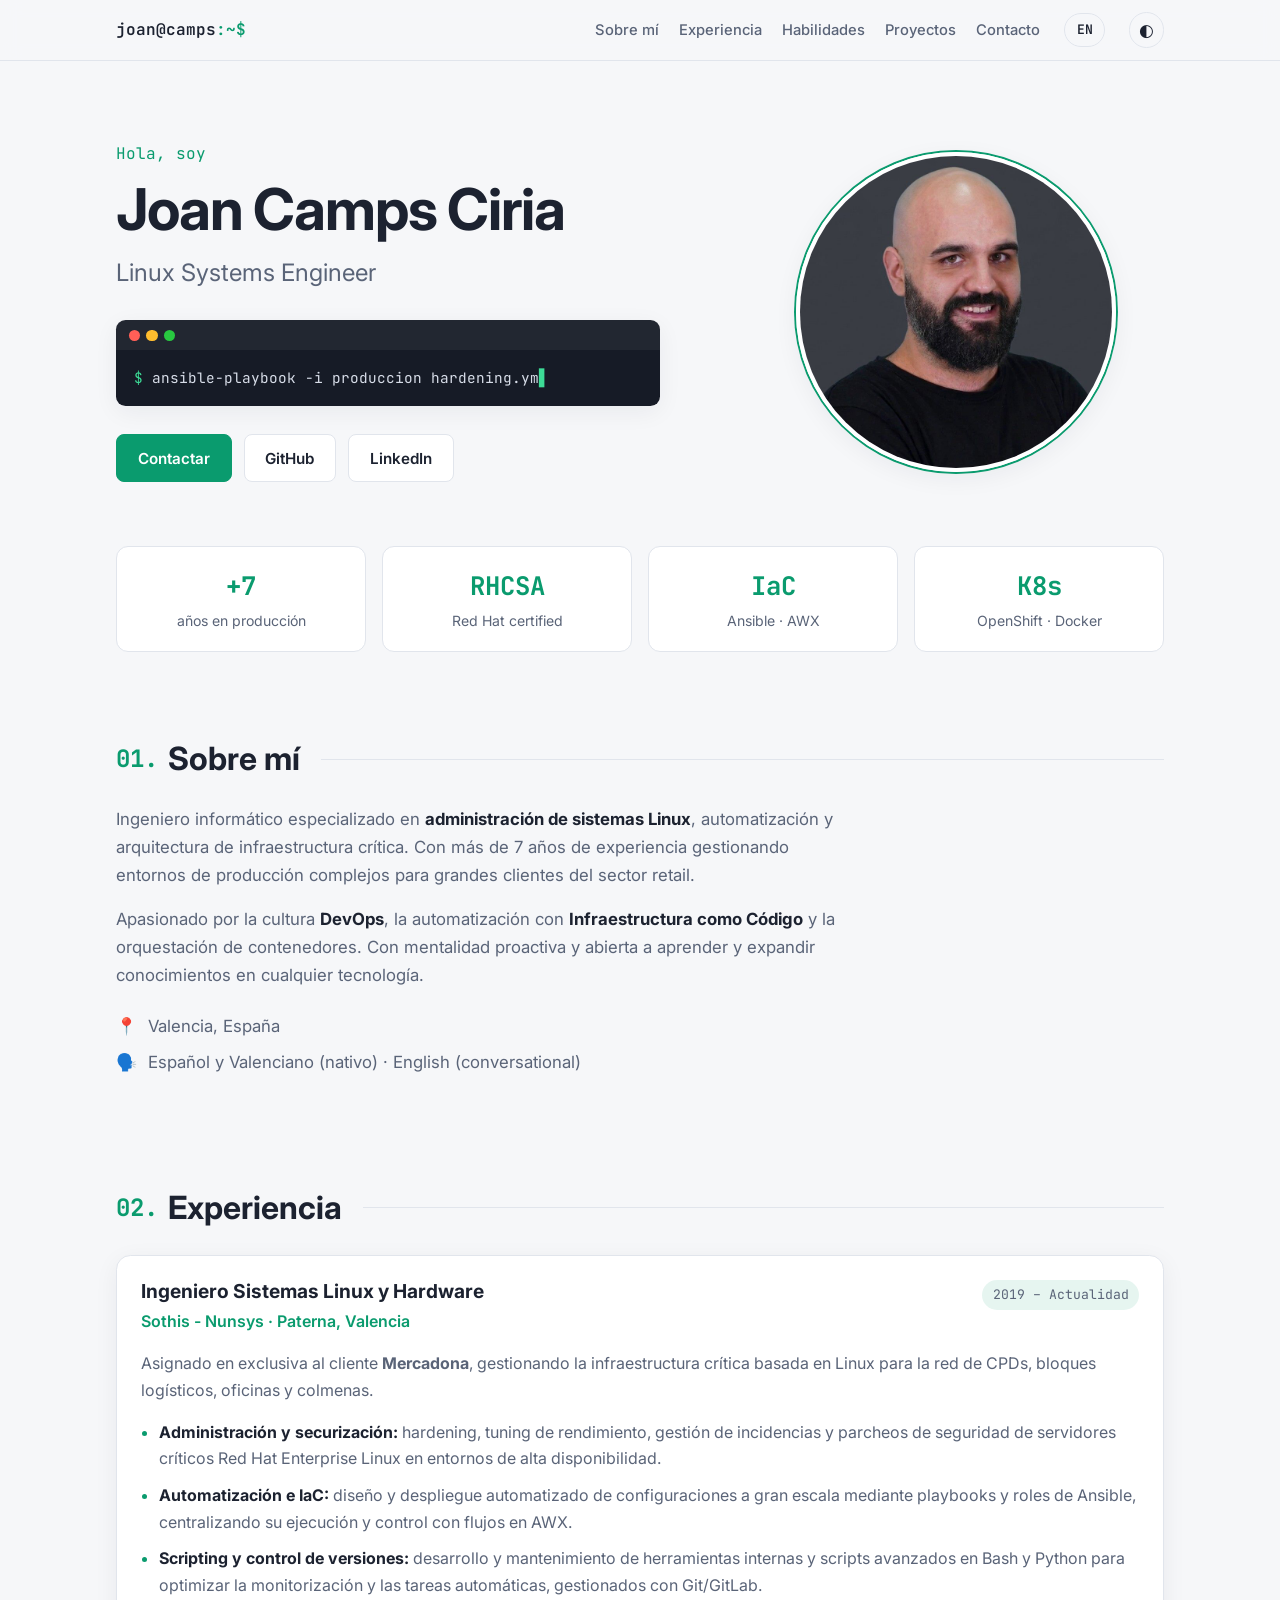
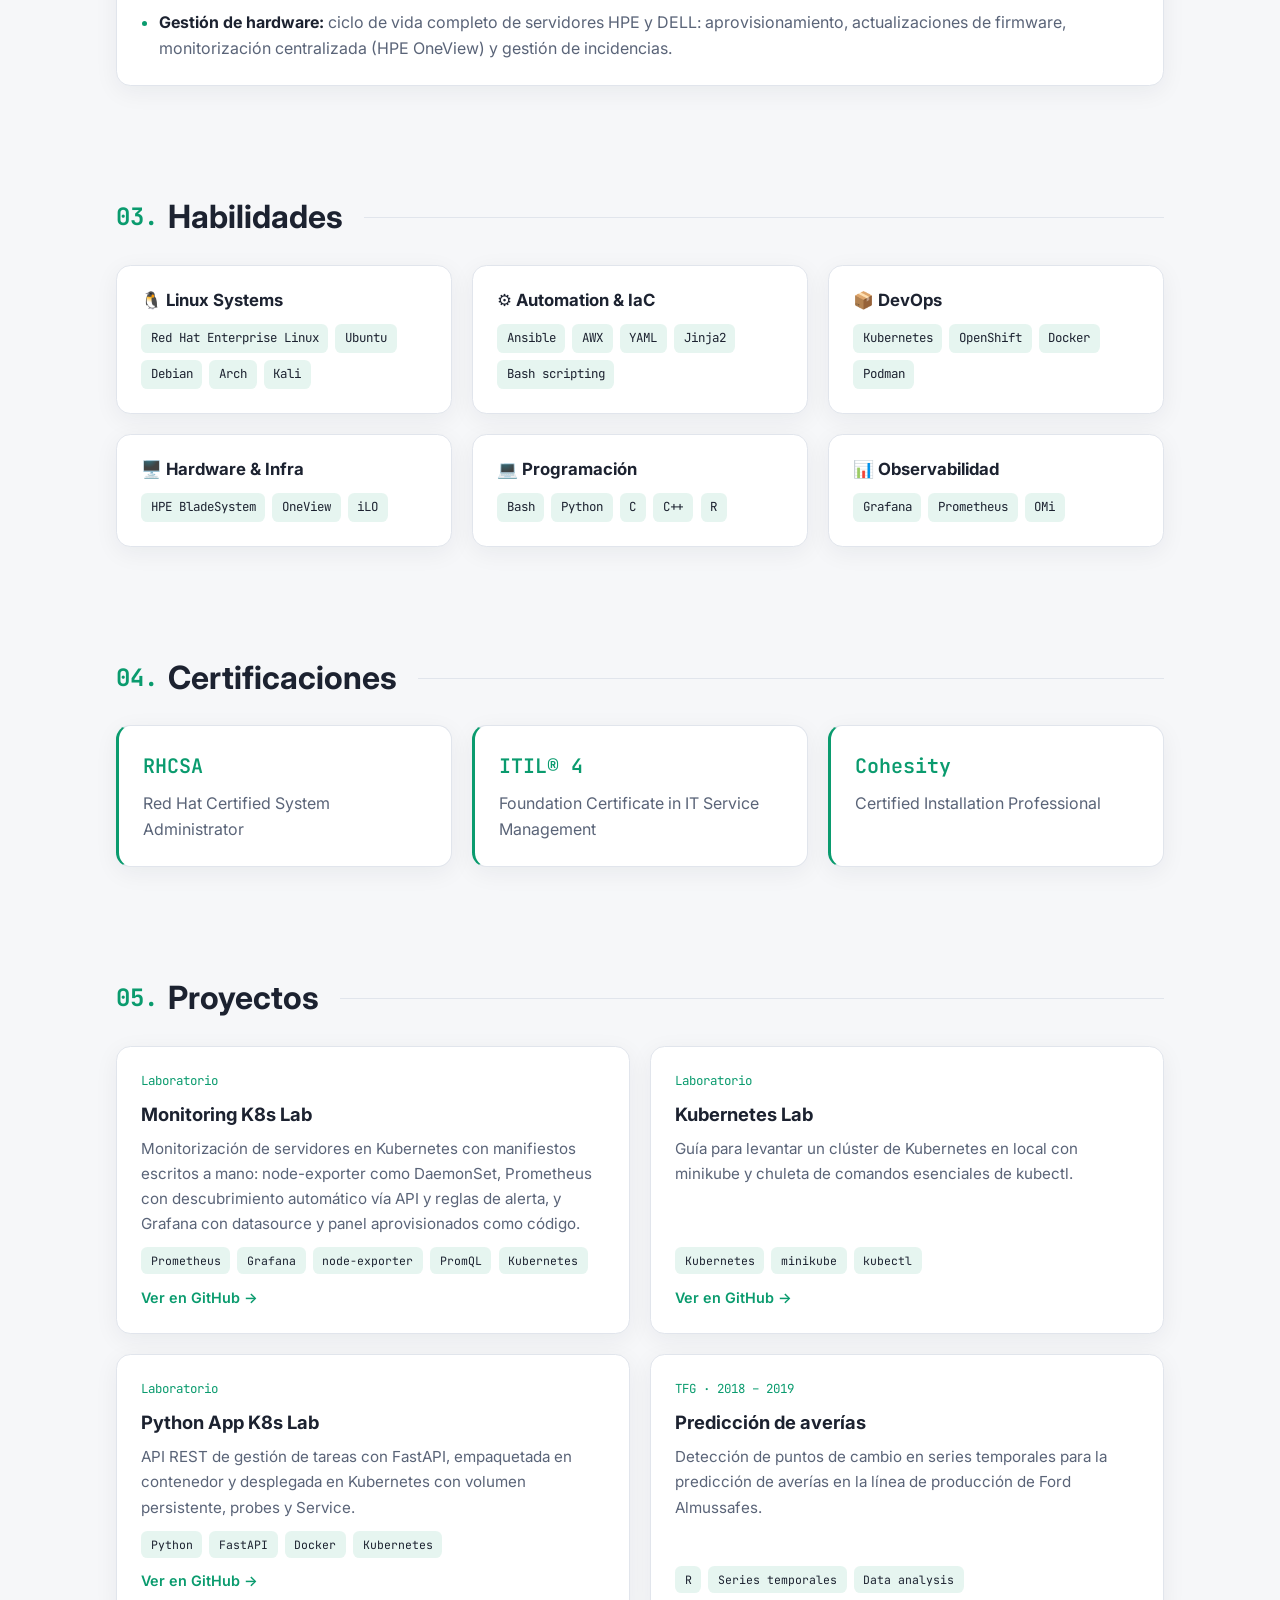
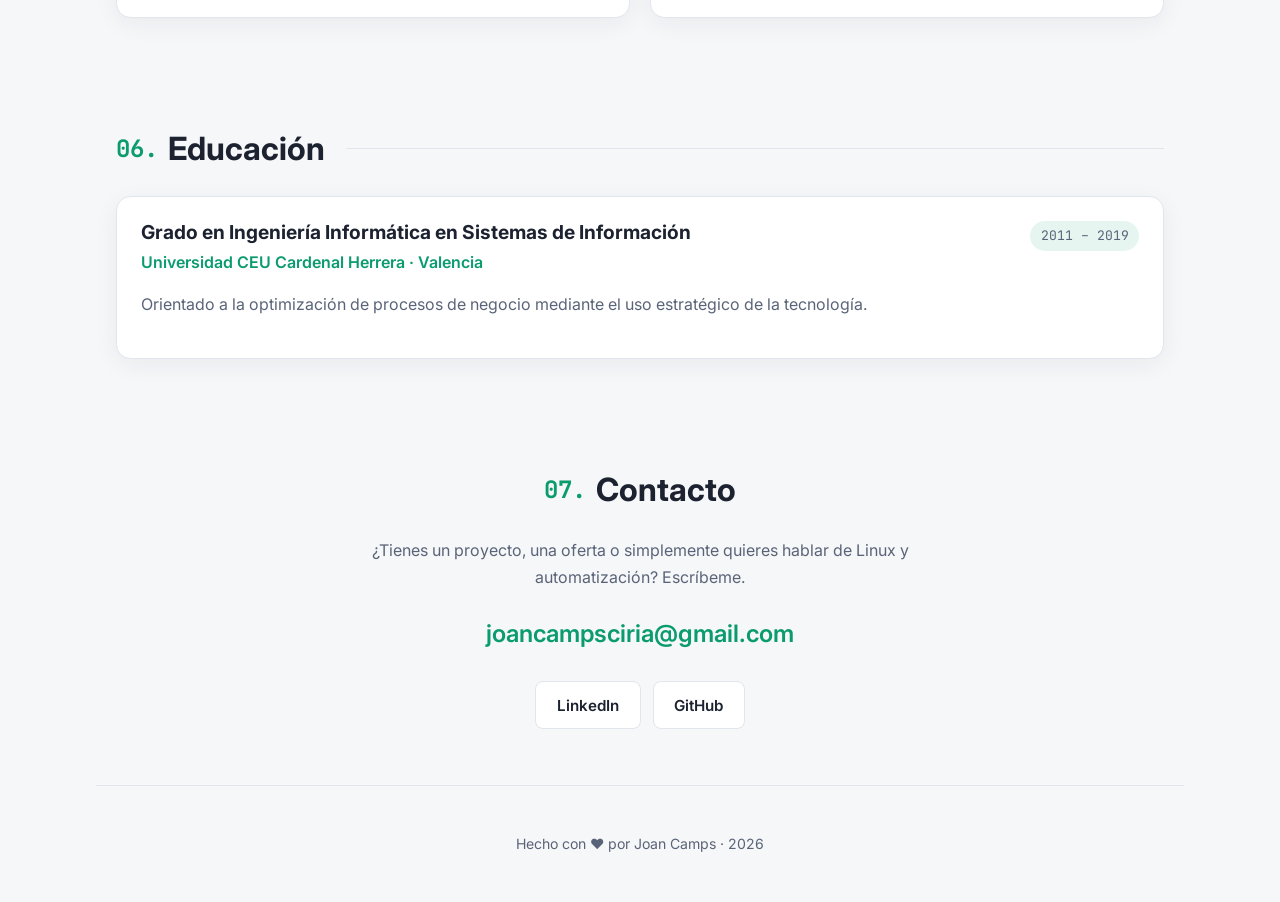
==== commit f3d25cb4: "add new project" ====
--- a/index.html
+++ b/index.html
@@ -11,7 +11,7 @@
   <link rel="icon" href="favicon.svg" type="image/svg+xml">
   <link rel="alternate" hreflang="es" href="https://joan-camps-ciria.github.io/">
   <link rel="alternate" hreflang="en" href="https://joan-camps-ciria.github.io/en/">
-  <link rel="stylesheet" href="style.css?v=2">
+  <link rel="stylesheet" href="style.css?v=3">
   <script>
     // Aplica el tema guardado antes de pintar, para evitar parpadeos
     try {
@@ -154,7 +154,14 @@
   <!-- PROYECTOS -->
   <section id="proyectos" class="seccion contenedor">
     <h2><span class="acento">05.</span> Proyectos</h2>
-    <div class="rejilla rejilla--3">
+    <div class="rejilla rejilla--2">
+      <a class="tarjeta proyecto" href="https://github.com/joan-camps-ciria/Proyectos-Laboratorio/tree/master/Monitoring-K8s-Lab" target="_blank" rel="noopener">
+        <span class="proyecto__tipo">Laboratorio</span>
+        <h3>Monitoring K8s Lab</h3>
+        <p>Monitorización de servidores en Kubernetes con manifiestos escritos a mano: node-exporter como DaemonSet, Prometheus con descubrimiento automático vía API y reglas de alerta, y Grafana con datasource y panel aprovisionados como código.</p>
+        <ul class="chips chips--peque"><li>Prometheus</li><li>Grafana</li><li>node-exporter</li><li>PromQL</li><li>Kubernetes</li></ul>
+        <span class="proyecto__enlace">Ver en GitHub →</span>
+      </a>
       <a class="tarjeta proyecto" href="https://github.com/joan-camps-ciria/Proyectos-Laboratorio/tree/master/Kubernetes-Lab" target="_blank" rel="noopener">
         <span class="proyecto__tipo">Laboratorio</span>
         <h3>Kubernetes Lab</h3>
@@ -210,6 +217,6 @@
   <p>Hecho con ❤️ por Joan Camps · <span id="anio"></span></p>
 </footer>
 
-<script src="script.js?v=2"></script>
+<script src="script.js?v=3"></script>
 </body>
 </html>
--- a/style.css
+++ b/style.css
@@ -246,6 +246,7 @@
 
 .rejilla { display: grid; gap: 1.25rem; }
 .rejilla--3 { grid-template-columns: repeat(3, 1fr); }
+.rejilla--2 { grid-template-columns: repeat(2, 1fr); }
 
 .experiencia__cabecera {
   display: flex;
@@ -328,5 +329,5 @@
 }
 
 @media (max-width: 560px) {
-  .rejilla--3 { grid-template-columns: 1fr; }
-}
+  .rejilla--3, .rejilla--2 { grid-template-columns: 1fr; }
+}
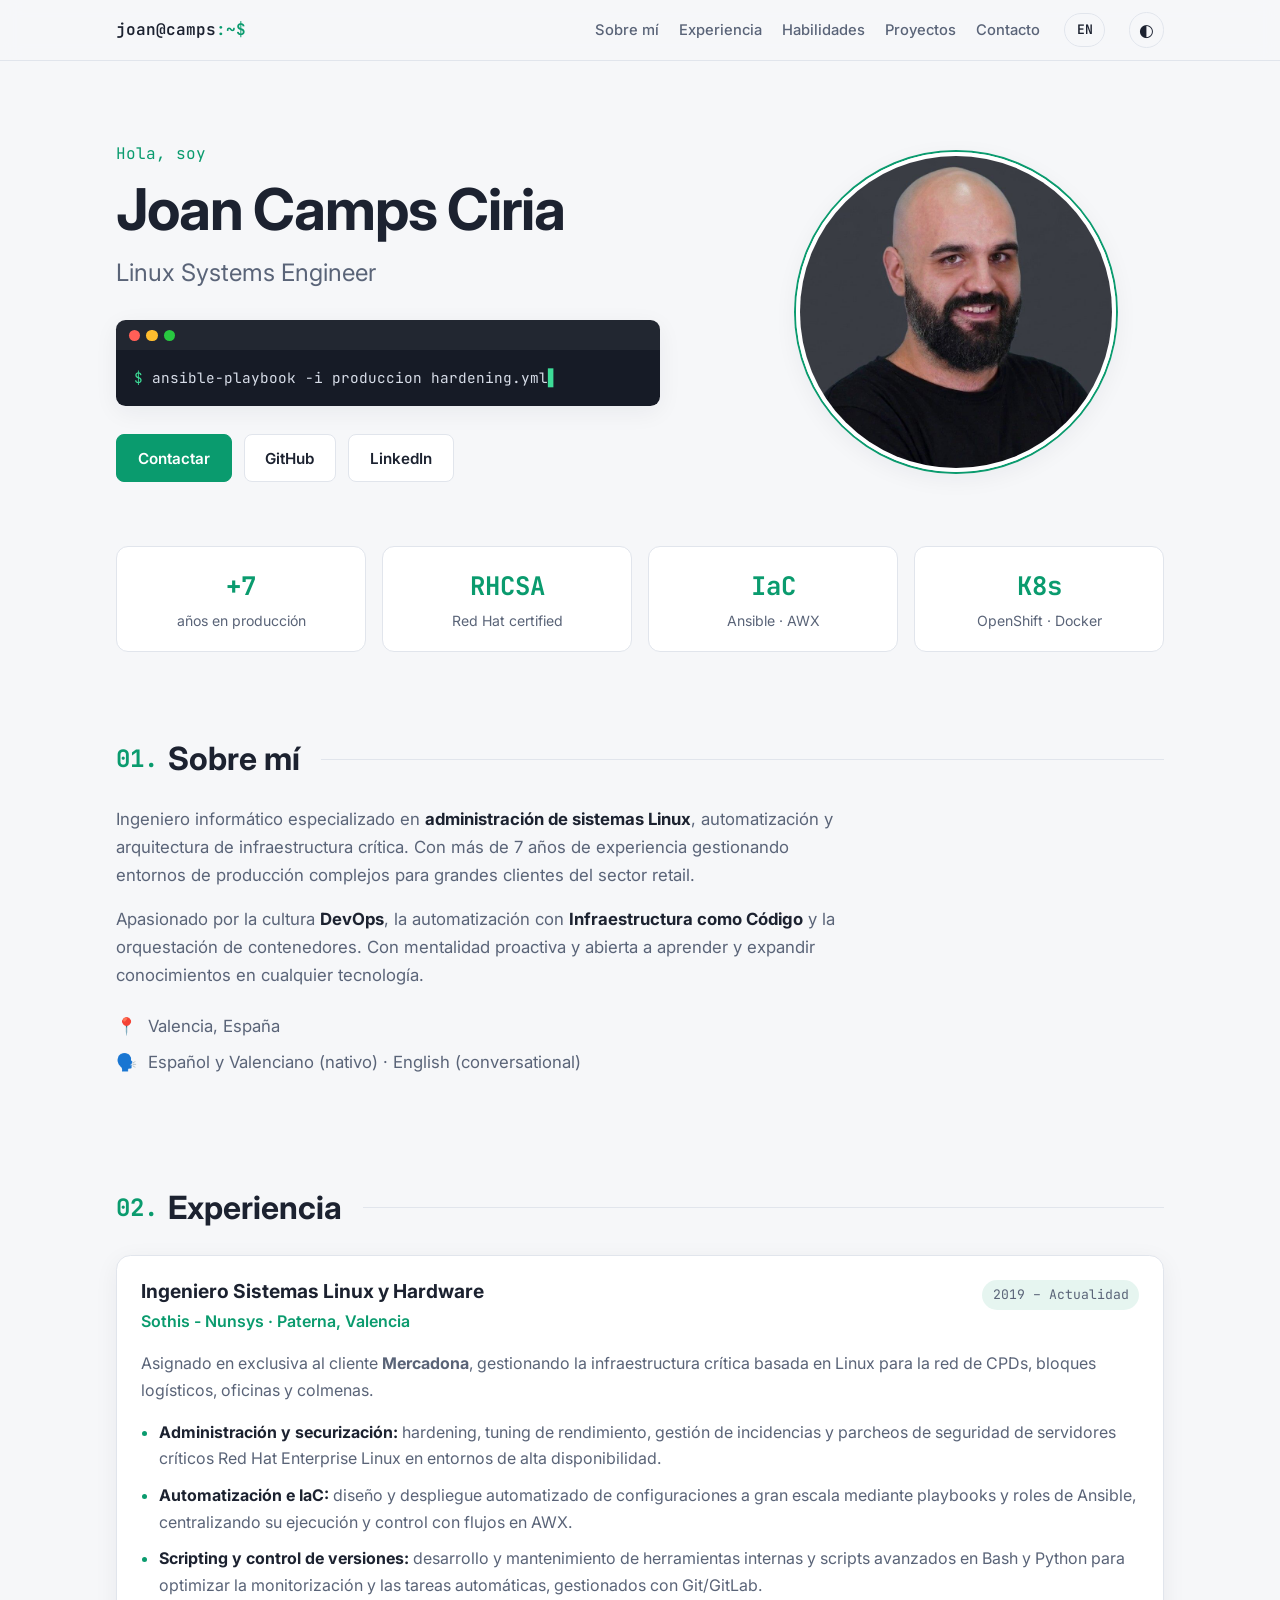
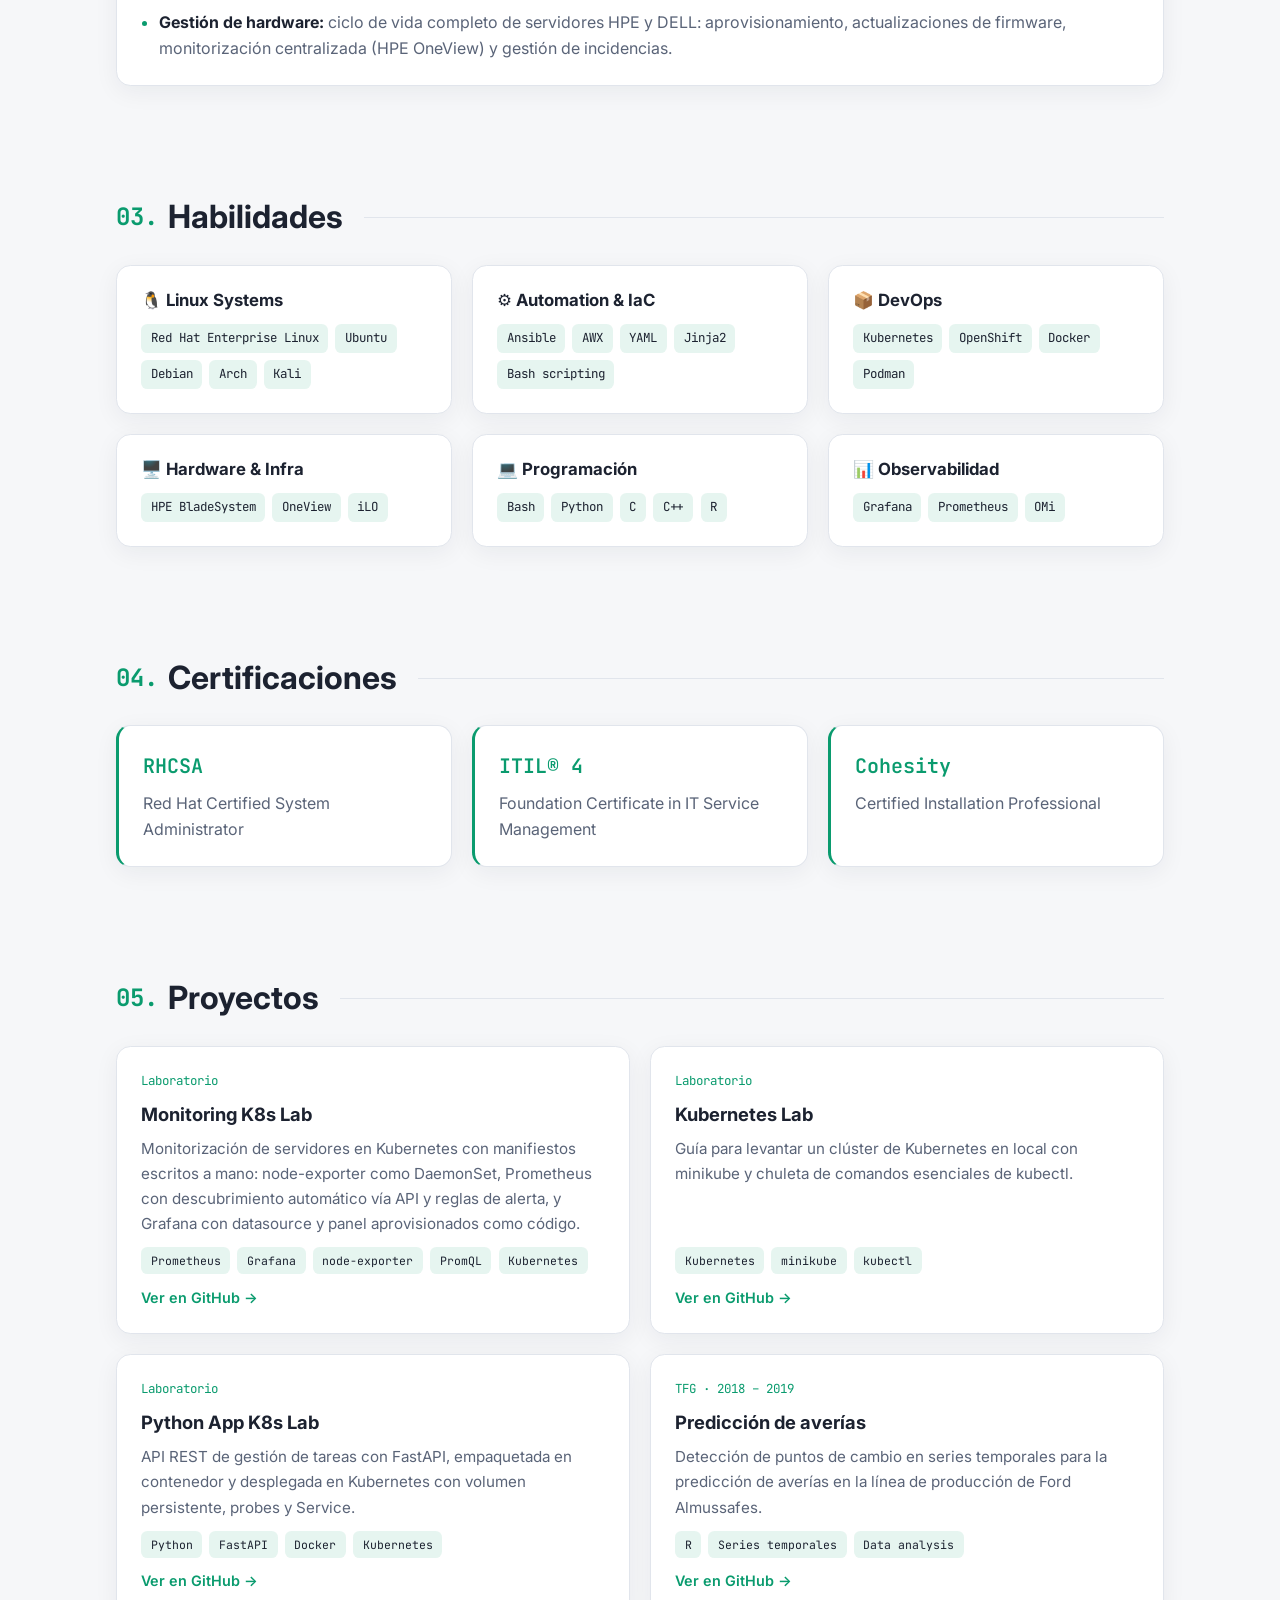
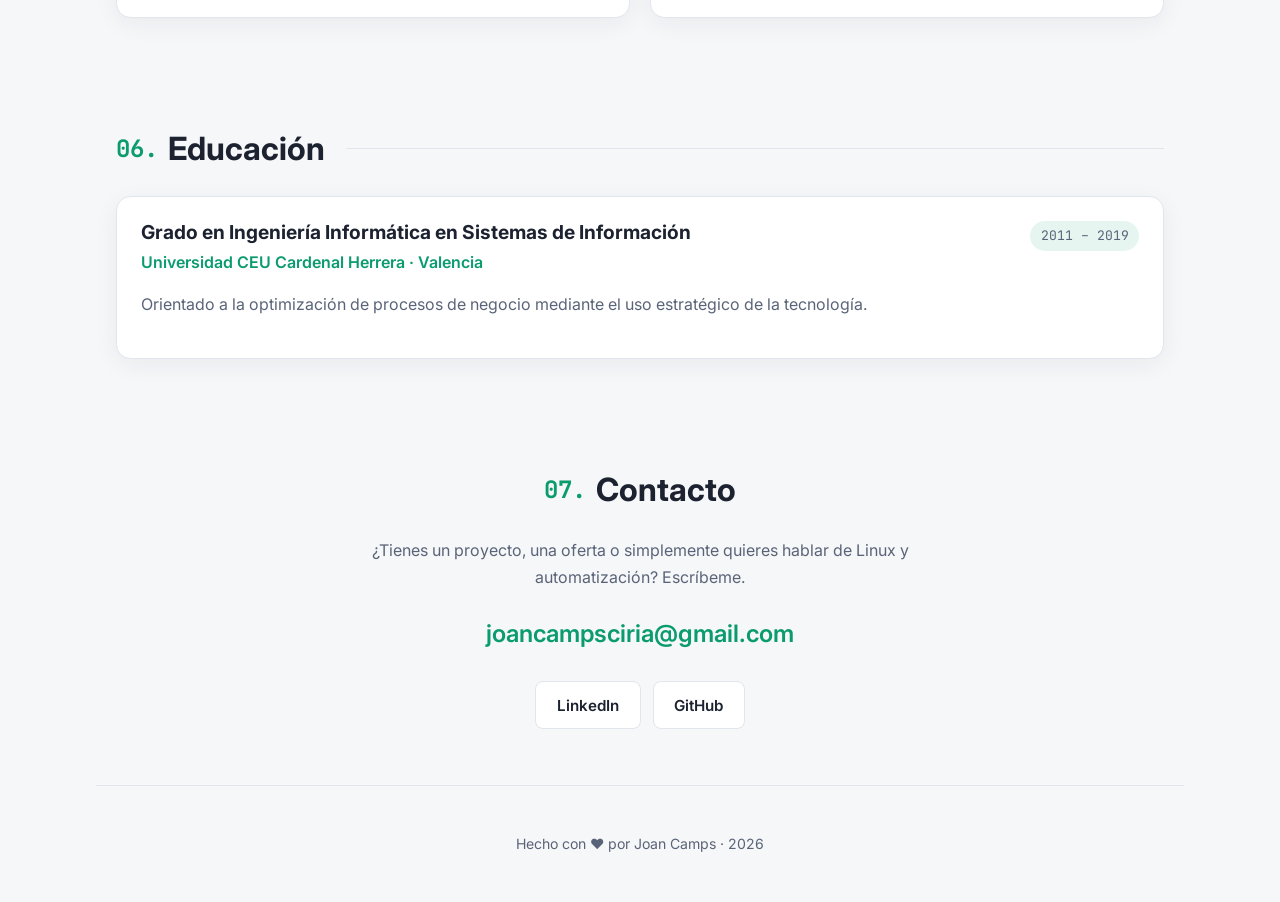
==== commit 8ee8cc5b: "Enlaza la tarjeta del TFG a su repositorio" ====
--- a/index.html
+++ b/index.html
@@ -176,12 +176,13 @@
         <ul class="chips chips--peque"><li>Python</li><li>FastAPI</li><li>Docker</li><li>Kubernetes</li></ul>
         <span class="proyecto__enlace">Ver en GitHub →</span>
       </a>
-      <div class="tarjeta proyecto">
+      <a class="tarjeta proyecto" href="https://github.com/joan-camps-ciria/TFG" target="_blank" rel="noopener">
         <span class="proyecto__tipo">TFG · 2018 – 2019</span>
         <h3>Predicción de averías</h3>
         <p>Detección de puntos de cambio en series temporales para la predicción de averías en la línea de producción de Ford Almussafes.</p>
         <ul class="chips chips--peque"><li>R</li><li>Series temporales</li><li>Data analysis</li></ul>
-      </div>
+        <span class="proyecto__enlace">Ver en GitHub →</span>
+      </a>
     </div>
   </section>
 
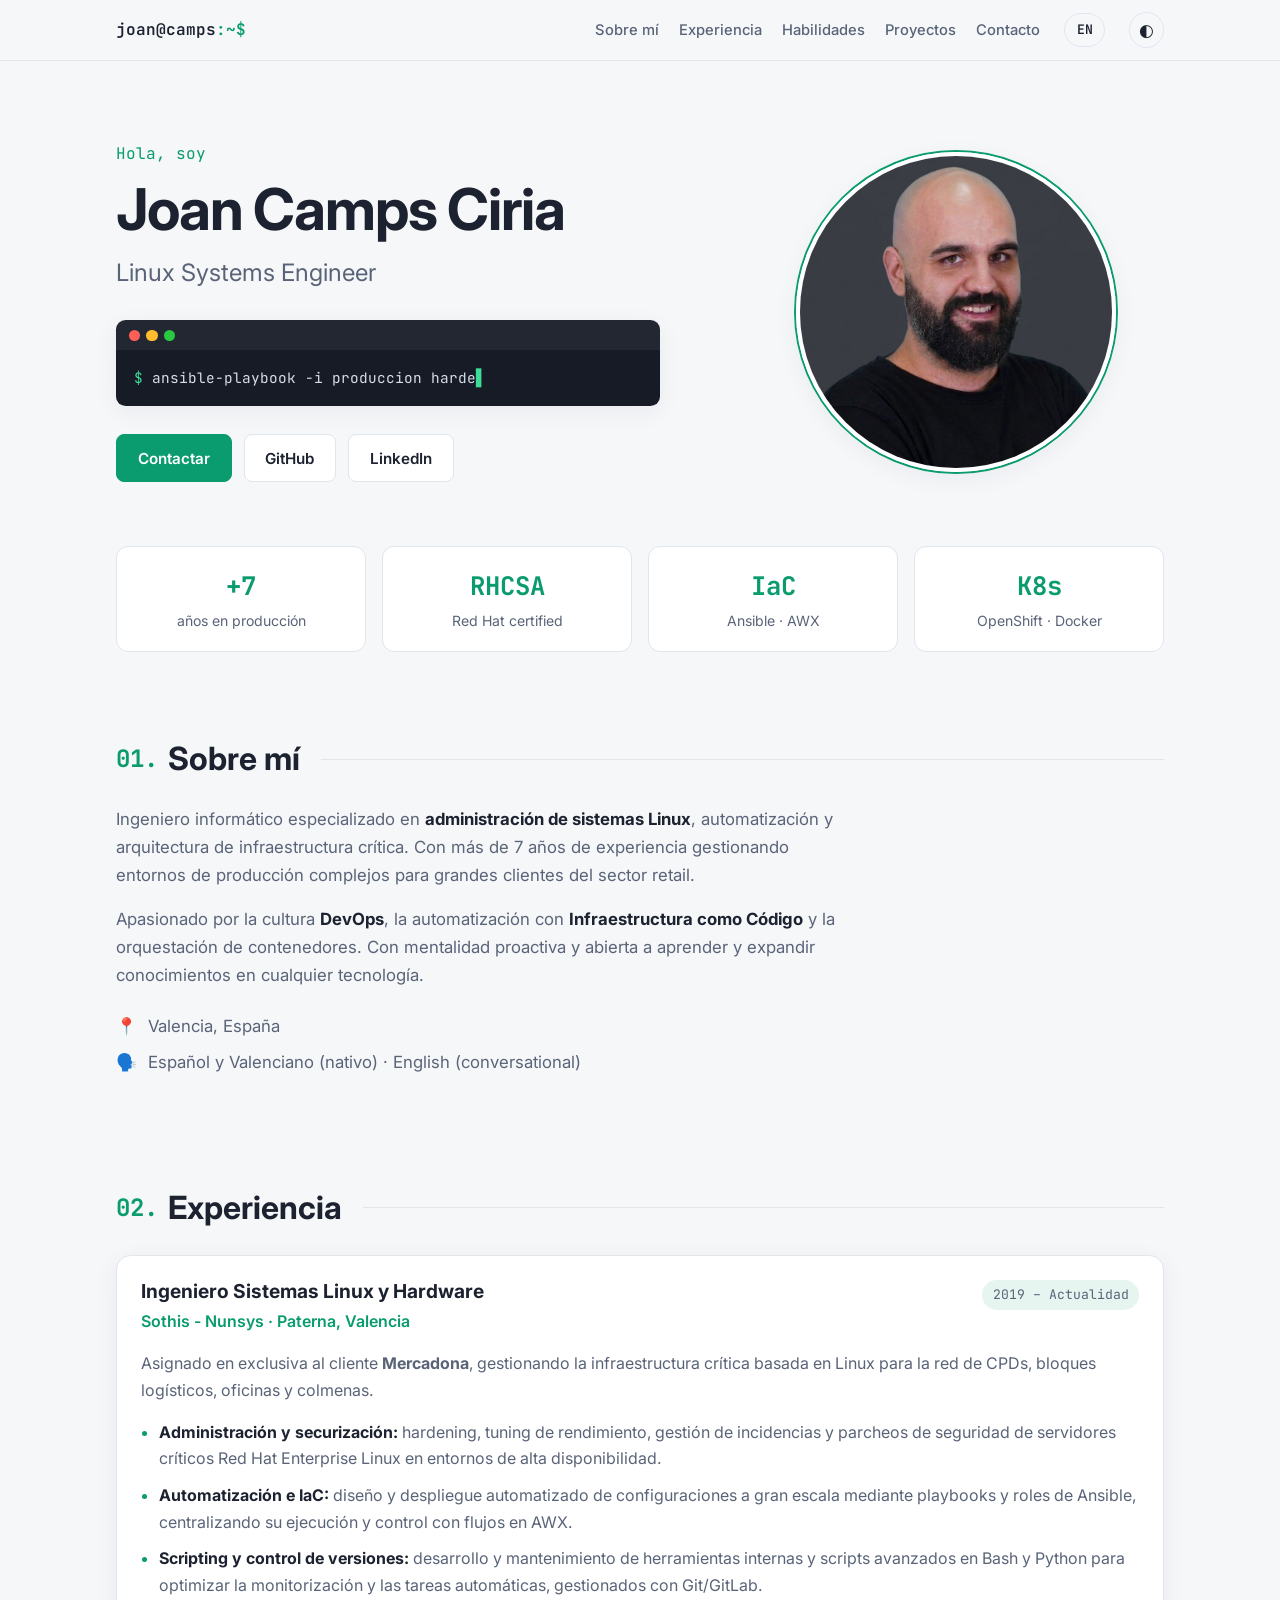
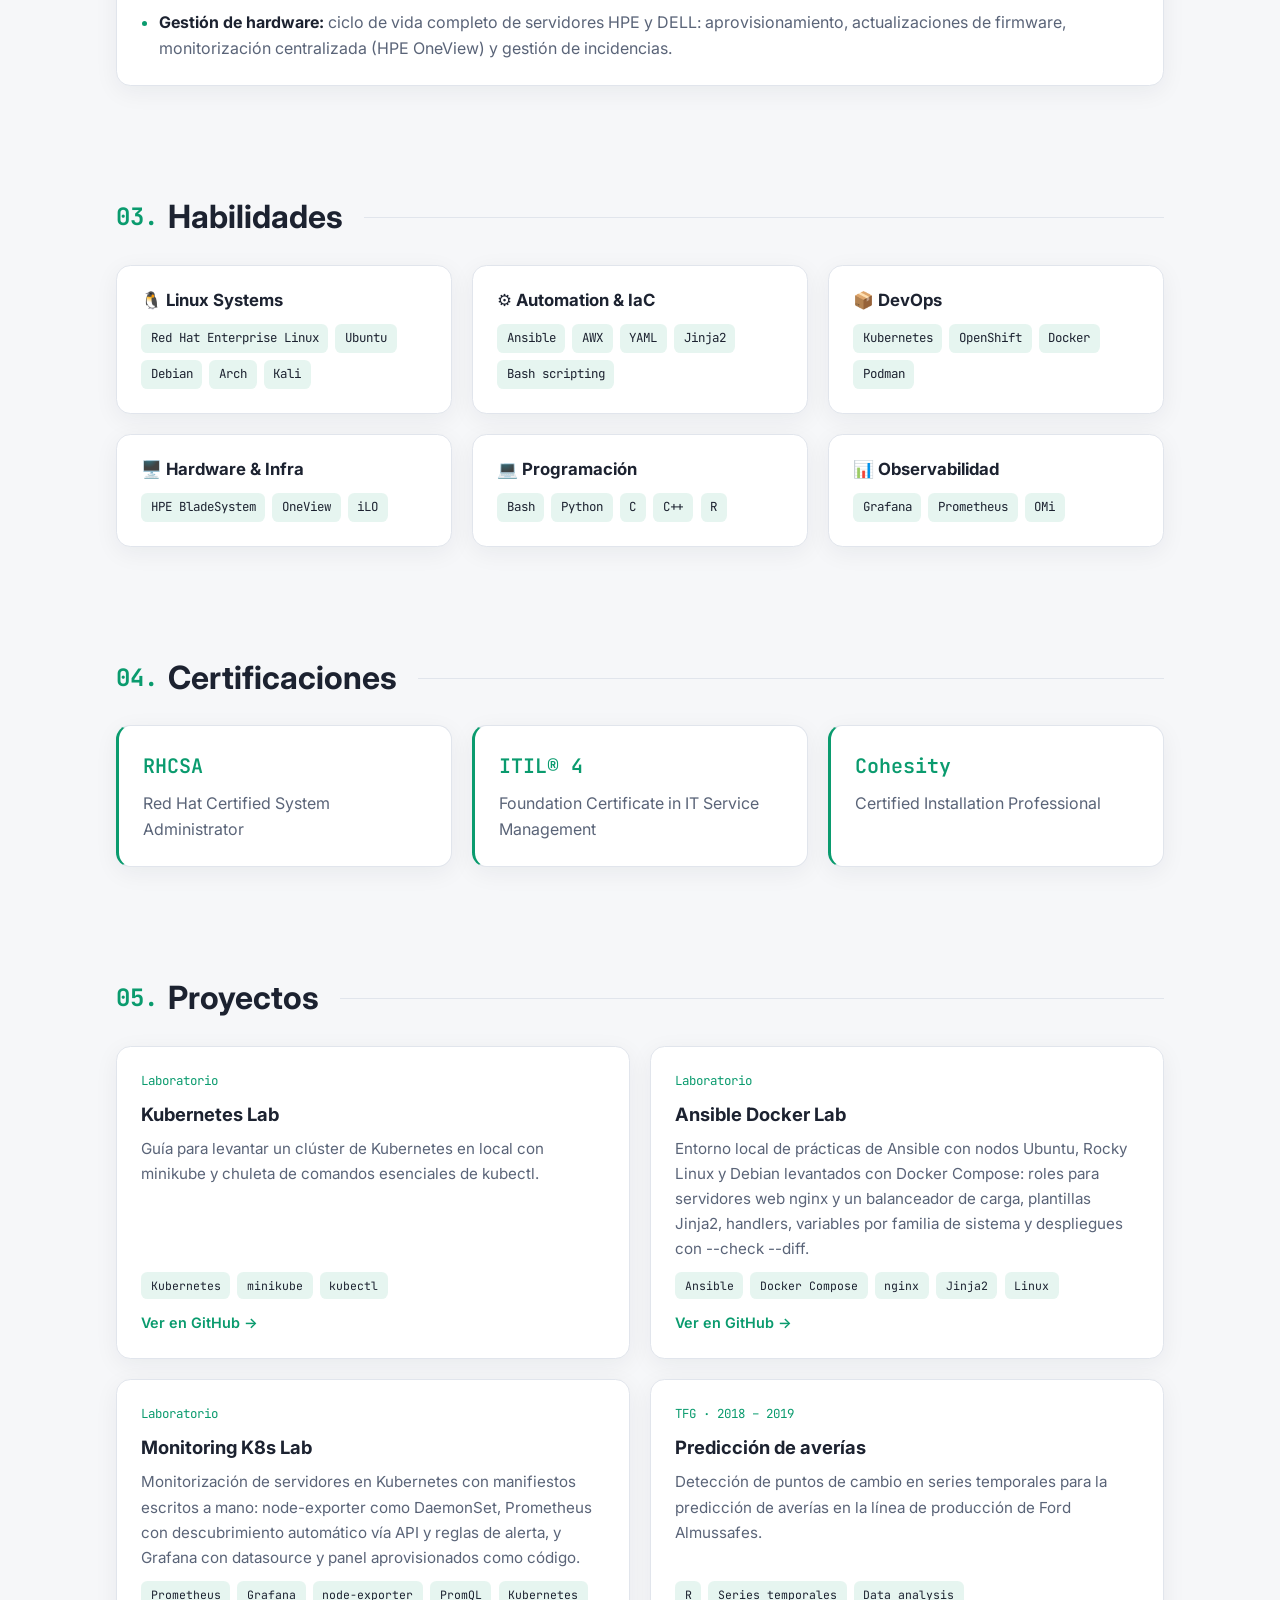
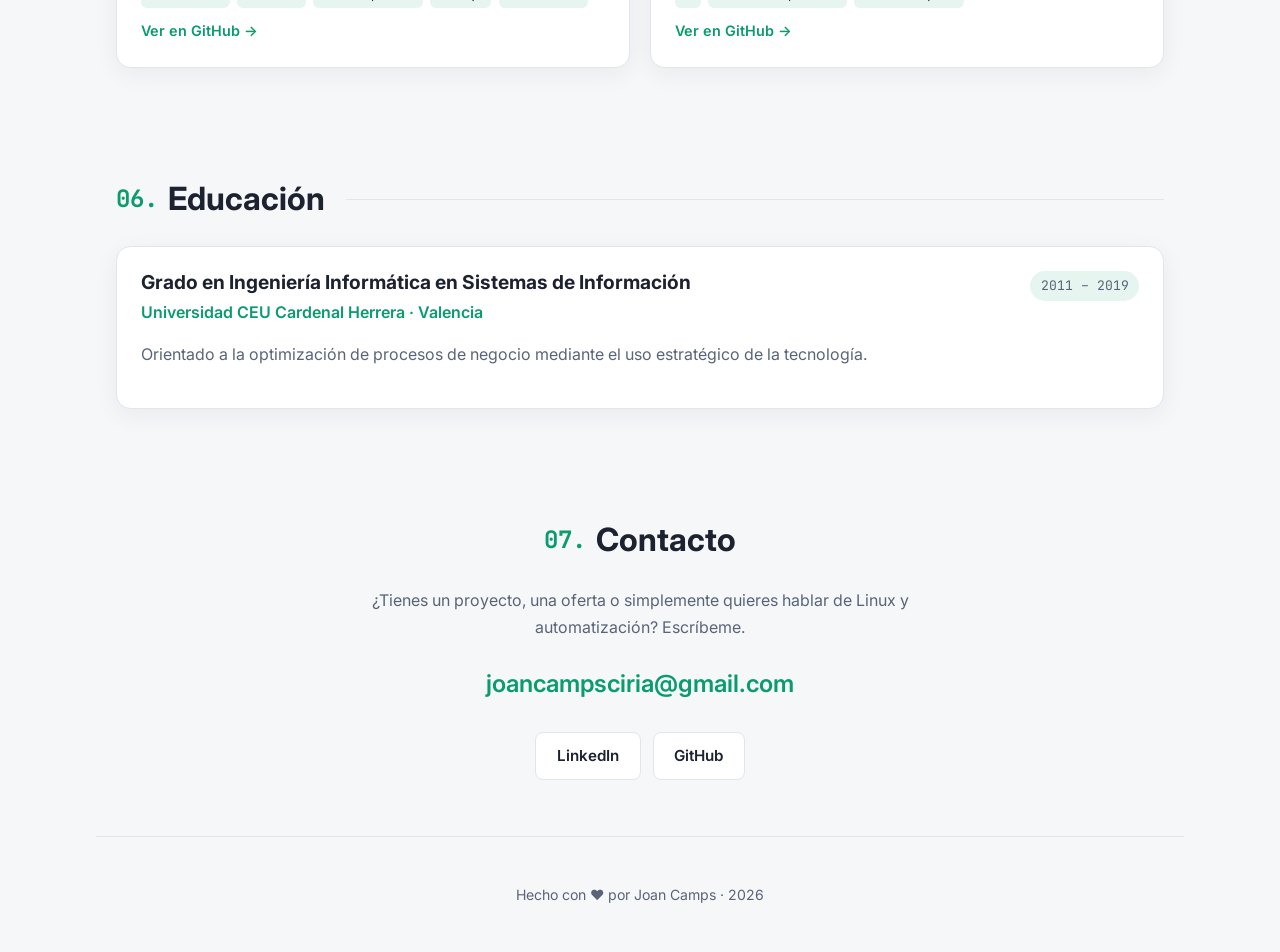
==== commit bc862d77: "Sustituye Python App K8s Lab por Ansible Docker Lab y reordena proyectos" ====
--- a/index.html
+++ b/index.html
@@ -155,25 +155,25 @@
   <section id="proyectos" class="seccion contenedor">
     <h2><span class="acento">05.</span> Proyectos</h2>
     <div class="rejilla rejilla--2">
+      <a class="tarjeta proyecto" href="https://github.com/joan-camps-ciria/Proyectos-Laboratorio/tree/master/Kubernetes-Lab" target="_blank" rel="noopener">
+        <span class="proyecto__tipo">Laboratorio</span>
+        <h3>Kubernetes Lab</h3>
+        <p>Guía para levantar un clúster de Kubernetes en local con minikube y chuleta de comandos esenciales de kubectl.</p>
+        <ul class="chips chips--peque"><li>Kubernetes</li><li>minikube</li><li>kubectl</li></ul>
+        <span class="proyecto__enlace">Ver en GitHub →</span>
+      </a>
+      <a class="tarjeta proyecto" href="https://github.com/joan-camps-ciria/Proyectos-Laboratorio/tree/master/Ansible-Docker-Lab" target="_blank" rel="noopener">
+        <span class="proyecto__tipo">Laboratorio</span>
+        <h3>Ansible Docker Lab</h3>
+        <p>Entorno local de prácticas de Ansible con nodos Ubuntu, Rocky Linux y Debian levantados con Docker Compose: roles para servidores web nginx y un balanceador de carga, plantillas Jinja2, handlers, variables por familia de sistema y despliegues con --check --diff.</p>
+        <ul class="chips chips--peque"><li>Ansible</li><li>Docker Compose</li><li>nginx</li><li>Jinja2</li><li>Linux</li></ul>
+        <span class="proyecto__enlace">Ver en GitHub →</span>
+      </a>
       <a class="tarjeta proyecto" href="https://github.com/joan-camps-ciria/Proyectos-Laboratorio/tree/master/Monitoring-K8s-Lab" target="_blank" rel="noopener">
         <span class="proyecto__tipo">Laboratorio</span>
         <h3>Monitoring K8s Lab</h3>
         <p>Monitorización de servidores en Kubernetes con manifiestos escritos a mano: node-exporter como DaemonSet, Prometheus con descubrimiento automático vía API y reglas de alerta, y Grafana con datasource y panel aprovisionados como código.</p>
         <ul class="chips chips--peque"><li>Prometheus</li><li>Grafana</li><li>node-exporter</li><li>PromQL</li><li>Kubernetes</li></ul>
-        <span class="proyecto__enlace">Ver en GitHub →</span>
-      </a>
-      <a class="tarjeta proyecto" href="https://github.com/joan-camps-ciria/Proyectos-Laboratorio/tree/master/Kubernetes-Lab" target="_blank" rel="noopener">
-        <span class="proyecto__tipo">Laboratorio</span>
-        <h3>Kubernetes Lab</h3>
-        <p>Guía para levantar un clúster de Kubernetes en local con minikube y chuleta de comandos esenciales de kubectl.</p>
-        <ul class="chips chips--peque"><li>Kubernetes</li><li>minikube</li><li>kubectl</li></ul>
-        <span class="proyecto__enlace">Ver en GitHub →</span>
-      </a>
-      <a class="tarjeta proyecto" href="https://github.com/joan-camps-ciria/Proyectos-Laboratorio/tree/master/Python-App-K8s-Lab" target="_blank" rel="noopener">
-        <span class="proyecto__tipo">Laboratorio</span>
-        <h3>Python App K8s Lab</h3>
-        <p>API REST de gestión de tareas con FastAPI, empaquetada en contenedor y desplegada en Kubernetes con volumen persistente, probes y Service.</p>
-        <ul class="chips chips--peque"><li>Python</li><li>FastAPI</li><li>Docker</li><li>Kubernetes</li></ul>
         <span class="proyecto__enlace">Ver en GitHub →</span>
       </a>
       <a class="tarjeta proyecto" href="https://github.com/joan-camps-ciria/TFG" target="_blank" rel="noopener">
